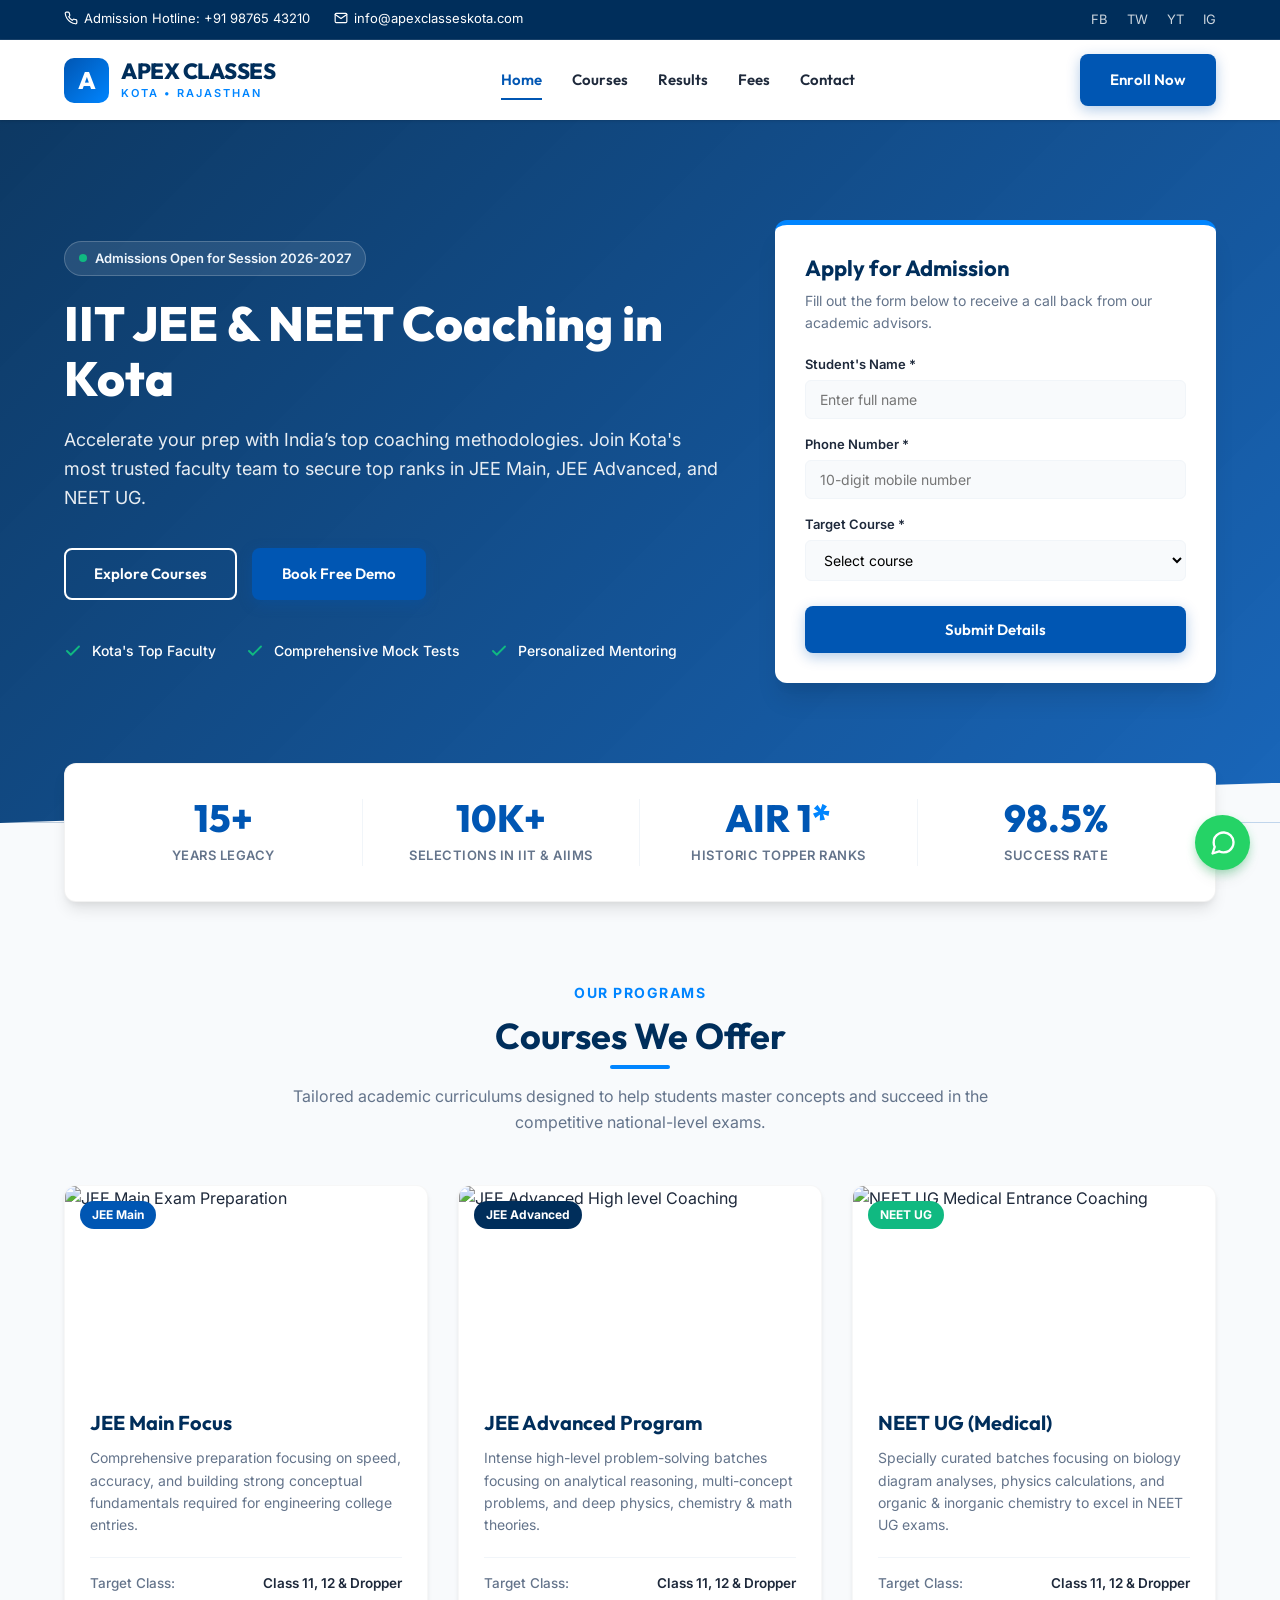
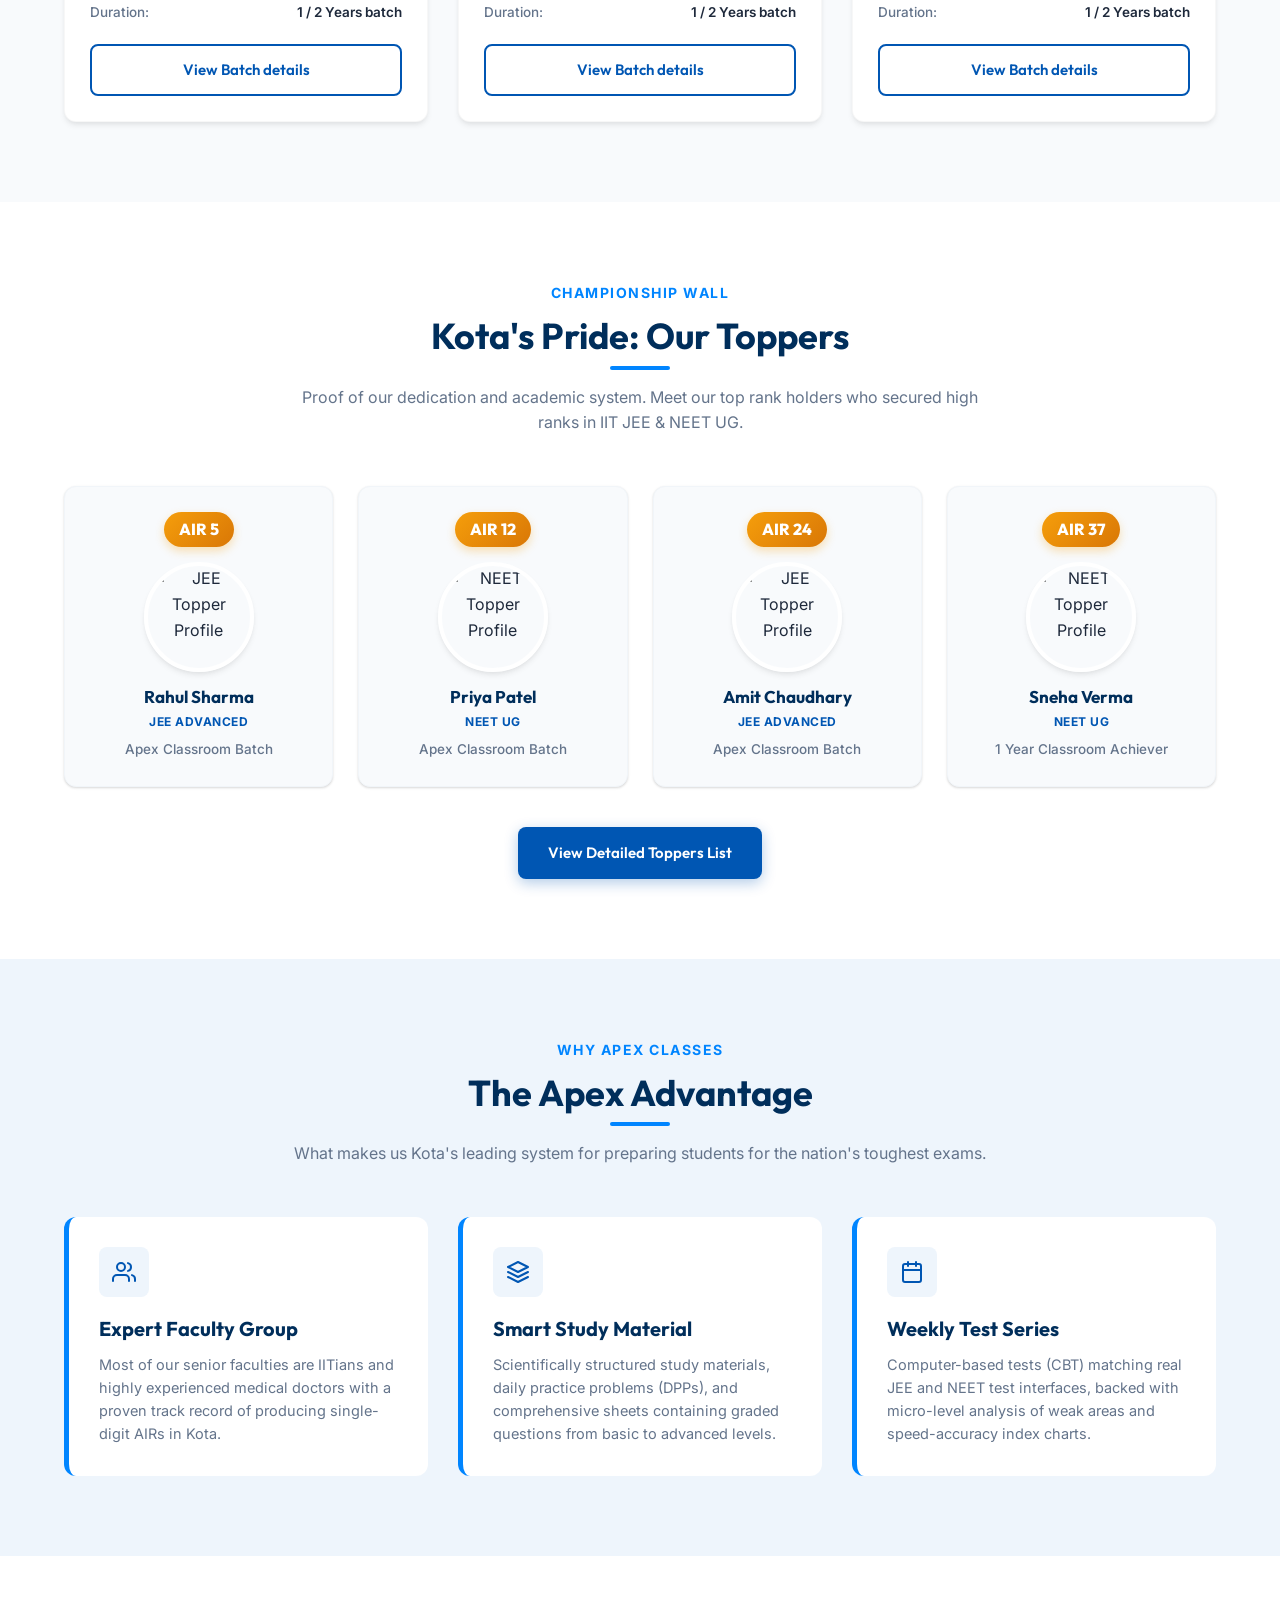
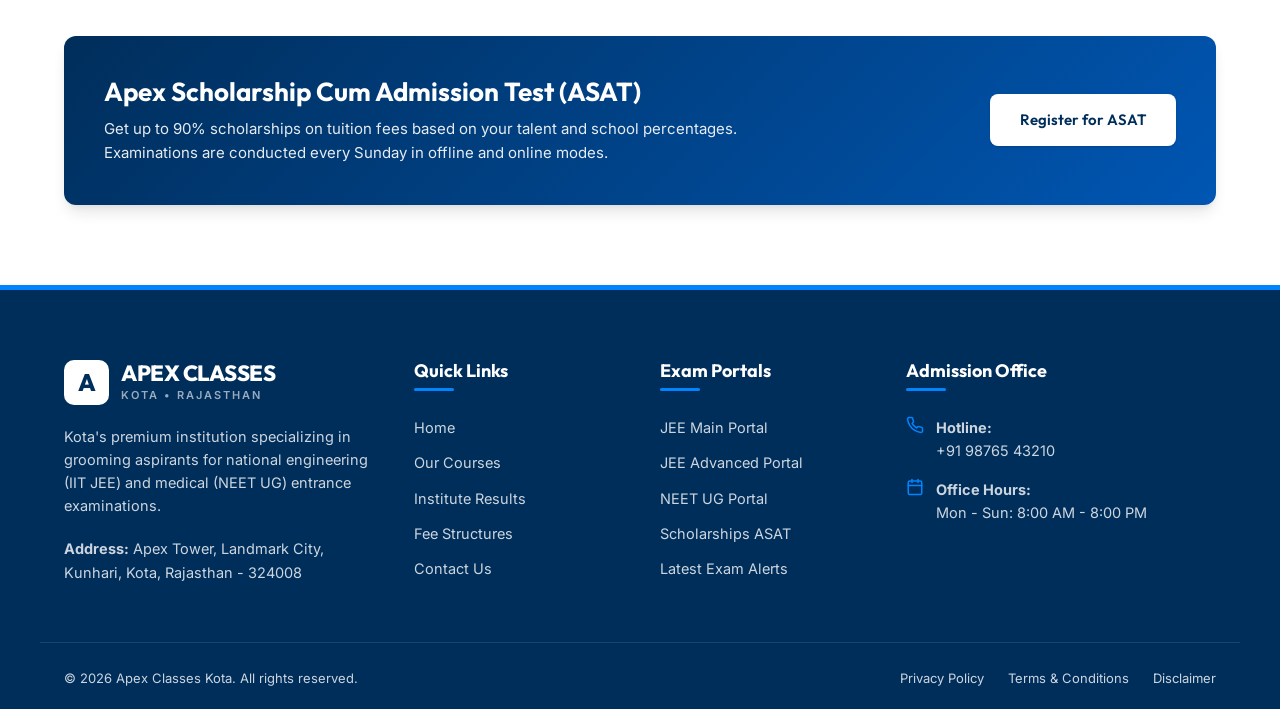
==== index.html @ c16aaa44 "Initial commit: Apex Classes Kota coaching institute website" ====
<!DOCTYPE html>
<html lang="en">
<head>
  <meta charset="UTF-8">
  <meta name="viewport" content="width=device-width, initial-scale=1.0">
  <title>Apex Classes Kota - IIT JEE & NEET Coaching in Kota, Rajasthan</title>
  <meta name="description" content="Join Apex Classes Kota, the premier coaching institute for IIT JEE Main, JEE Advanced, and NEET UG. Build a solid foundation with expert faculties, comprehensive study material, and test series.">
  <link rel="stylesheet" href="css/style.css">
</head>
<body>

  <!-- ==========================================
       TOP BAR
       ========================================== */ -->
  <div class="top-bar">
    <div class="container">
      <div class="top-info">
        <span>
          <svg width="14" height="14" viewBox="0 0 24 24" fill="none" stroke="currentColor" stroke-width="2" stroke-linecap="round" stroke-linejoin="round"><path d="M22 16.92v3a2 2 0 0 1-2.18 2 19.79 19.79 0 0 1-8.63-3.07 19.5 19.5 0 0 1-6-6 19.79 19.79 0 0 1-3.07-8.67A2 2 0 0 1 4.11 2h3a2 2 0 0 1 2 1.72 12.84 12.84 0 0 0 .7 2.81 2 2 0 0 1-.45 2.11L8.09 9.91a16 16 0 0 0 6 6l1.27-1.27a2 2 0 0 1 2.11-.45 12.84 12.84 0 0 0 2.81.7A2 2 0 0 1 22 16.92z"/></svg>
          Admission Hotline: +91 98765 43210
        </span>
        <span>
          <svg width="14" height="14" viewBox="0 0 24 24" fill="none" stroke="currentColor" stroke-width="2" stroke-linecap="round" stroke-linejoin="round"><path d="M4 4h16c1.1 0 2 .9 2 2v12c0 1.1-.9 2-2 2H4c-1.1 0-2-.9-2-2V6c0-1.1.9-2 2-2z"/><polyline points="22,6 12,13 2,6"/></svg>
          info@apexclasseskota.com
        </span>
      </div>
      <div class="top-socials">
        <a href="#" aria-label="Facebook">FB</a>
        <a href="#" aria-label="Twitter">TW</a>
        <a href="#" aria-label="YouTube">YT</a>
        <a href="#" aria-label="Instagram">IG</a>
      </div>
    </div>
  </div>

  <!-- ==========================================
       MAIN HEADER / NAV
       ========================================== */ -->
  <header class="main-header">
    <div class="container header-container">
      <a href="index.html" class="logo-link">
        <div class="logo-icon">A</div>
        <div class="logo-text">
          <h2>APEX CLASSES</h2>
          <span>KOTA • RAJASTHAN</span>
        </div>
      </a>

      <button class="mobile-toggle" aria-label="Toggle Menu">
        <span></span>
        <span></span>
        <span></span>
      </button>

      <nav class="nav-menu">
        <a href="index.html" class="nav-link">Home</a>
        <a href="courses.html" class="nav-link">Courses</a>
        <a href="results.html" class="nav-link">Results</a>
        <a href="fees.html" class="nav-link">Fees</a>
        <a href="contact.html" class="nav-link">Contact</a>
        <!-- Visible in mobile menu only for ease -->
      </nav>

      <div class="header-cta">
        <a href="contact.html" class="btn btn-primary">Enroll Now</a>
      </div>
    </div>
  </header>

  <!-- ==========================================
       HERO SECTION
       ========================================== */ -->
  <section class="hero-section">
    <div class="container hero-grid">
      <div class="hero-content">
        <div class="hero-badge">
          <span></span> Admissions Open for Session 2026-2027
        </div>
        <h1>IIT JEE & NEET Coaching in Kota</h1>
        <p class="hero-desc">
          Accelerate your prep with India’s top coaching methodologies. Join Kota's most trusted faculty team to secure top ranks in JEE Main, JEE Advanced, and NEET UG.
        </p>
        <div class="hero-btns">
          <a href="courses.html" class="btn btn-outline-white">Explore Courses</a>
          <a href="contact.html" class="btn btn-primary">Book Free Demo</a>
        </div>
        <div class="hero-features">
          <div class="hero-feature-item">
            <svg width="18" height="18" viewBox="0 0 24 24" fill="none" stroke="currentColor" stroke-width="2.5" stroke-linecap="round" stroke-linejoin="round"><polyline points="20 6 9 17 4 12"/></svg>
            Kota's Top Faculty
          </div>
          <div class="hero-feature-item">
            <svg width="18" height="18" viewBox="0 0 24 24" fill="none" stroke="currentColor" stroke-width="2.5" stroke-linecap="round" stroke-linejoin="round"><polyline points="20 6 9 17 4 12"/></svg>
            Comprehensive Mock Tests
          </div>
          <div class="hero-feature-item">
            <svg width="18" height="18" viewBox="0 0 24 24" fill="none" stroke="currentColor" stroke-width="2.5" stroke-linecap="round" stroke-linejoin="round"><polyline points="20 6 9 17 4 12"/></svg>
            Personalized Mentoring
          </div>
        </div>
      </div>

      <div class="hero-card-wrapper">
        <div class="hero-inquiry-card">
          <h3>Apply for Admission</h3>
          <p>Fill out the form below to receive a call back from our academic advisors.</p>
          <form id="hero-inquiry-form">
            <div class="form-group">
              <label for="student-name">Student's Name *</label>
              <input type="text" id="student-name" class="form-control" placeholder="Enter full name" required>
            </div>
            <div class="form-group">
              <label for="student-phone">Phone Number *</label>
              <input type="tel" id="student-phone" class="form-control" placeholder="10-digit mobile number" required pattern="[0-9]{10}">
            </div>
            <div class="form-group">
              <label for="target-course">Target Course *</label>
              <select id="target-course" class="form-control" required>
                <option value="" disabled selected>Select course</option>
                <option value="jee-main">JEE Main</option>
                <option value="jee-adv">JEE Advanced</option>
                <option value="neet-ug">NEET UG</option>
                <option value="foundation">Pre-Foundation (Class 8-10)</option>
              </select>
            </div>
            <button type="submit" class="btn btn-primary" style="width: 100%; margin-top: 10px;">Submit Details</button>
          </form>
        </div>
      </div>
    </div>
  </section>

  <!-- ==========================================
       STATS BAR
       ========================================== */ -->
  <div class="stats-bar">
    <div class="container">
      <div class="stats-grid">
        <div class="stat-item">
          <div class="stat-num">15+</div>
          <div class="stat-name">Years Legacy</div>
        </div>
        <div class="stat-item">
          <div class="stat-num">10K+</div>
          <div class="stat-name">Selections in IIT & AIIMS</div>
        </div>
        <div class="stat-item">
          <div class="stat-num">AIR 1<span>*</span></div>
          <div class="stat-name">Historic Topper Ranks</div>
        </div>
        <div class="stat-item">
          <div class="stat-num">98.5%</div>
          <div class="stat-name">Success Rate</div>
        </div>
      </div>
    </div>
  </div>

  <!-- ==========================================
       COURSES OVERVIEW SECTION
       ========================================== */ -->
  <section class="courses-section section-padding">
    <div class="container">
      <div class="section-title-wrapper">
        <span class="section-subtitle">Our Programs</span>
        <h2 class="section-title">Courses We Offer</h2>
        <p class="section-desc">Tailored academic curriculums designed to help students master concepts and succeed in the competitive national-level exams.</p>
      </div>

      <div class="grid-3">
        <!-- Course 1 -->
        <div class="course-card card-hover">
          <div class="course-img-wrapper">
            <span class="course-tag jee-main">JEE Main</span>
            <img src="https://images.unsplash.com/photo-1434030216411-0b793f4b4173?q=80&w=600&auto=format&fit=crop" alt="JEE Main Exam Preparation">
          </div>
          <div class="course-card-content">
            <h3>JEE Main Focus</h3>
            <p>Comprehensive preparation focusing on speed, accuracy, and building strong conceptual fundamentals required for engineering college entries.</p>
            <div class="course-details-list">
              <div class="course-detail-item">
                <span class="course-detail-label">Target Class:</span>
                <span class="course-detail-value">Class 11, 12 & Dropper</span>
              </div>
              <div class="course-detail-item">
                <span class="course-detail-label">Duration:</span>
                <span class="course-detail-value">1 / 2 Years batch</span>
              </div>
            </div>
            <a href="courses.html" class="btn btn-secondary" style="width: 100%;">View Batch details</a>
          </div>
        </div>

        <!-- Course 2 -->
        <div class="course-card card-hover">
          <div class="course-img-wrapper">
            <span class="course-tag jee-adv">JEE Advanced</span>
            <img src="https://images.unsplash.com/photo-1516321318423-f06f85e504b3?q=80&w=600&auto=format&fit=crop" alt="JEE Advanced High level Coaching">
          </div>
          <div class="course-card-content">
            <h3>JEE Advanced Program</h3>
            <p>Intense high-level problem-solving batches focusing on analytical reasoning, multi-concept problems, and deep physics, chemistry & math theories.</p>
            <div class="course-details-list">
              <div class="course-detail-item">
                <span class="course-detail-label">Target Class:</span>
                <span class="course-detail-value">Class 11, 12 & Dropper</span>
              </div>
              <div class="course-detail-item">
                <span class="course-detail-label">Duration:</span>
                <span class="course-detail-value">1 / 2 Years batch</span>
              </div>
            </div>
            <a href="courses.html" class="btn btn-secondary" style="width: 100%;">View Batch details</a>
          </div>
        </div>

        <!-- Course 3 -->
        <div class="course-card card-hover">
          <div class="course-img-wrapper">
            <span class="course-tag neet">NEET UG</span>
            <img src="https://images.unsplash.com/photo-1576091160550-2173dba999ef?q=80&w=600&auto=format&fit=crop" alt="NEET UG Medical Entrance Coaching">
          </div>
          <div class="course-card-content">
            <h3>NEET UG (Medical)</h3>
            <p>Specially curated batches focusing on biology diagram analyses, physics calculations, and organic & inorganic chemistry to excel in NEET UG exams.</p>
            <div class="course-details-list">
              <div class="course-detail-item">
                <span class="course-detail-label">Target Class:</span>
                <span class="course-detail-value">Class 11, 12 & Dropper</span>
              </div>
              <div class="course-detail-item">
                <span class="course-detail-label">Duration:</span>
                <span class="course-detail-value">1 / 2 Years batch</span>
              </div>
            </div>
            <a href="courses.html" class="btn btn-secondary" style="width: 100%;">View Batch details</a>
          </div>
        </div>
      </div>
    </div>
  </section>

  <!-- ==========================================
       HIGHLIGHTED RESULTS SECTION
       ========================================== */ -->
  <section class="results-section section-padding">
    <div class="container">
      <div class="section-title-wrapper">
        <span class="section-subtitle">Championship Wall</span>
        <h2 class="section-title">Kota's Pride: Our Toppers</h2>
        <p class="section-desc">Proof of our dedication and academic system. Meet our top rank holders who secured high ranks in IIT JEE & NEET UG.</p>
      </div>

      <div class="toppers-grid">
        <!-- Topper 1 -->
        <div class="topper-card card-hover">
          <span class="topper-rank-badge">AIR 5</span>
          <img src="https://images.unsplash.com/photo-1539571696357-5a69c17a67c6?q=80&w=150&auto=format&fit=crop" alt="JEE Topper Profile">
          <h3 class="topper-name">Rahul Sharma</h3>
          <p class="topper-stream">JEE Advanced</p>
          <p class="topper-achievement">Apex Classroom Batch</p>
        </div>

        <!-- Topper 2 -->
        <div class="topper-card card-hover">
          <span class="topper-rank-badge">AIR 12</span>
          <img src="https://images.unsplash.com/photo-1494790108377-be9c29b29330?q=80&w=150&auto=format&fit=crop" alt="NEET Topper Profile">
          <h3 class="topper-name">Priya Patel</h3>
          <p class="topper-stream">NEET UG</p>
          <p class="topper-achievement">Apex Classroom Batch</p>
        </div>

        <!-- Topper 3 -->
        <div class="topper-card card-hover">
          <span class="topper-rank-badge">AIR 24</span>
          <img src="https://images.unsplash.com/photo-1507003211169-0a1dd7228f2d?q=80&w=150&auto=format&fit=crop" alt="JEE Topper Profile">
          <h3 class="topper-name">Amit Chaudhary</h3>
          <p class="topper-stream">JEE Advanced</p>
          <p class="topper-achievement">Apex Classroom Batch</p>
        </div>

        <!-- Topper 4 -->
        <div class="topper-card card-hover">
          <span class="topper-rank-badge">AIR 37</span>
          <img src="https://images.unsplash.com/photo-1544005313-94ddf0286df2?q=80&w=150&auto=format&fit=crop" alt="NEET Topper Profile">
          <h3 class="topper-name">Sneha Verma</h3>
          <p class="topper-stream">NEET UG</p>
          <p class="topper-achievement">1 Year Classroom Achiever</p>
        </div>
      </div>

      <div class="text-center" style="margin-top: 40px;">
        <a href="results.html" class="btn btn-primary">View Detailed Toppers List</a>
      </div>
    </div>
  </section>

  <!-- ==========================================
       WHY APEX VALUES
       ========================================== */ -->
  <section class="section-padding" style="background-color: var(--accent-light);">
    <div class="container">
      <div class="section-title-wrapper">
        <span class="section-subtitle">Why Apex Classes</span>
        <h2 class="section-title">The Apex Advantage</h2>
        <p class="section-desc">What makes us Kota's leading system for preparing students for the nation's toughest exams.</p>
      </div>

      <div class="grid-3">
        <div class="card-hover" style="background: var(--bg-white); padding: 30px; border-radius: 12px; border-left: 5px solid var(--accent-blue);">
          <div style="background-color: var(--accent-light); width: 50px; height: 50px; border-radius: 8px; display: flex; align-items: center; justify-content: center; margin-bottom: 20px; color: var(--primary-blue)">
            <svg width="24" height="24" viewBox="0 0 24 24" fill="none" stroke="currentColor" stroke-width="2" stroke-linecap="round" stroke-linejoin="round"><path d="M17 21v-2a4 4 0 0 0-4-4H5a4 4 0 0 0-4 4v2"/><circle cx="9" cy="7" r="4"/><path d="M23 21v-2a4 4 0 0 0-3-3.87"/><path d="M16 3.13a4 4 0 0 1 0 7.75"/></svg>
          </div>
          <h3 style="font-size: 20px; margin-bottom: 12px;">Expert Faculty Group</h3>
          <p style="color: var(--text-muted); font-size: 14.5px;">Most of our senior faculties are IITians and highly experienced medical doctors with a proven track record of producing single-digit AIRs in Kota.</p>
        </div>

        <div class="card-hover" style="background: var(--bg-white); padding: 30px; border-radius: 12px; border-left: 5px solid var(--accent-blue);">
          <div style="background-color: var(--accent-light); width: 50px; height: 50px; border-radius: 8px; display: flex; align-items: center; justify-content: center; margin-bottom: 20px; color: var(--primary-blue)">
            <svg width="24" height="24" viewBox="0 0 24 24" fill="none" stroke="currentColor" stroke-width="2" stroke-linecap="round" stroke-linejoin="round"><path d="M12 2L2 7l10 5 10-5-10-5z"/><path d="M2 17l10 5 10-5"/><path d="M2 12l10 5 10-5"/></svg>
          </div>
          <h3 style="font-size: 20px; margin-bottom: 12px;">Smart Study Material</h3>
          <p style="color: var(--text-muted); font-size: 14.5px;">Scientifically structured study materials, daily practice problems (DPPs), and comprehensive sheets containing graded questions from basic to advanced levels.</p>
        </div>

        <div class="card-hover" style="background: var(--bg-white); padding: 30px; border-radius: 12px; border-left: 5px solid var(--accent-blue);">
          <div style="background-color: var(--accent-light); width: 50px; height: 50px; border-radius: 8px; display: flex; align-items: center; justify-content: center; margin-bottom: 20px; color: var(--primary-blue)">
            <svg width="24" height="24" viewBox="0 0 24 24" fill="none" stroke="currentColor" stroke-width="2" stroke-linecap="round" stroke-linejoin="round"><rect x="3" y="4" width="18" height="18" rx="2" ry="2"/><line x1="16" y1="2" x2="16" y2="6"/><line x1="8" y1="2" x2="8" y2="6"/><line x1="3" y1="10" x2="21" y2="10"/></svg>
          </div>
          <h3 style="font-size: 20px; margin-bottom: 12px;">Weekly Test Series</h3>
          <p style="color: var(--text-muted); font-size: 14.5px;">Computer-based tests (CBT) matching real JEE and NEET test interfaces, backed with micro-level analysis of weak areas and speed-accuracy index charts.</p>
        </div>
      </div>
    </div>
  </section>

  <!-- ==========================================
       SCHOLARSHIP BOARD
       ========================================== */ -->
  <section class="section-padding" style="background-color: var(--bg-white)">
    <div class="container">
      <div class="scholarship-info-card">
        <div>
          <h3>Apex Scholarship Cum Admission Test (ASAT)</h3>
          <p>Get up to 90% scholarships on tuition fees based on your talent and school percentages. Examinations are conducted every Sunday in offline and online modes.</p>
        </div>
        <a href="fees.html#asat" class="btn btn-light" style="flex-shrink: 0;">Register for ASAT</a>
      </div>
    </div>
  </section>

  <!-- ==========================================
       FOOTER
       ========================================== */ -->
  <footer class="footer">
    <div class="container footer-top">
      <div class="footer-col">
        <div class="logo-link footer-logo">
          <div class="logo-icon">A</div>
          <div class="logo-text">
            <h2>APEX CLASSES</h2>
            <span>KOTA • RAJASTHAN</span>
          </div>
        </div>
        <p style="margin-bottom: 20px;">Kota's premium institution specializing in grooming aspirants for national engineering (IIT JEE) and medical (NEET UG) entrance examinations.</p>
        <p><strong>Address:</strong> Apex Tower, Landmark City, Kunhari, Kota, Rajasthan - 324008</p>
      </div>

      <div class="footer-col">
        <h3>Quick Links</h3>
        <ul class="footer-links">
          <li><a href="index.html">Home</a></li>
          <li><a href="courses.html">Our Courses</a></li>
          <li><a href="results.html">Institute Results</a></li>
          <li><a href="fees.html">Fee Structures</a></li>
          <li><a href="contact.html">Contact Us</a></li>
        </ul>
      </div>

      <div class="footer-col">
        <h3>Exam Portals</h3>
        <ul class="footer-links">
          <li><a href="#">JEE Main Portal</a></li>
          <li><a href="#">JEE Advanced Portal</a></li>
          <li><a href="#">NEET UG Portal</a></li>
          <li><a href="#">Scholarships ASAT</a></li>
          <li><a href="#">Latest Exam Alerts</a></li>
        </ul>
      </div>

      <div class="footer-col">
        <h3>Admission Office</h3>
        <div class="footer-contact-item">
          <svg width="18" height="18" viewBox="0 0 24 24" fill="none" stroke="currentColor" stroke-width="2" stroke-linecap="round" stroke-linejoin="round"><path d="M22 16.92v3a2 2 0 0 1-2.18 2 19.79 19.79 0 0 1-8.63-3.07 19.5 19.5 0 0 1-6-6 19.79 19.79 0 0 1-3.07-8.67A2 2 0 0 1 4.11 2h3a2 2 0 0 1 2 1.72 12.84 12.84 0 0 0 .7 2.81 2 2 0 0 1-.45 2.11L8.09 9.91a16 16 0 0 0 6 6l1.27-1.27a2 2 0 0 1 2.11-.45 12.84 12.84 0 0 0 2.81.7A2 2 0 0 1 22 16.92z"/></svg>
          <div>
            <p><strong>Hotline:</strong></p>
            <p>+91 98765 43210</p>
          </div>
        </div>
        <div class="footer-contact-item">
          <svg width="18" height="18" viewBox="0 0 24 24" fill="none" stroke="currentColor" stroke-width="2" stroke-linecap="round" stroke-linejoin="round"><rect x="3" y="4" width="18" height="18" rx="2" ry="2"/><line x1="16" y1="2" x2="16" y2="6"/><line x1="8" y1="2" x2="8" y2="6"/><line x1="3" y1="10" x2="21" y2="10"/></svg>
          <div>
            <p><strong>Office Hours:</strong></p>
            <p>Mon - Sun: 8:00 AM - 8:00 PM</p>
          </div>
        </div>
      </div>
    </div>

    <div class="container footer-bottom">
      <p>&copy; 2026 Apex Classes Kota. All rights reserved.</p>
      <div class="footer-bottom-links">
        <a href="#">Privacy Policy</a>
        <a href="#">Terms & Conditions</a>
        <a href="#">Disclaimer</a>
      </div>
    </div>
  </footer>

  <!-- ==========================================
       WHATSAPP FLOATING BUTTON
       ========================================== */ -->
  <div class="whatsapp-widget">
    <span class="whatsapp-tooltip">Chat with our counselors</span>
    <div class="whatsapp-icon">
      <!-- Simple Inline WhatsApp SVG Logo -->
      <svg width="28" height="28" viewBox="0 0 24 24" fill="none" stroke="currentColor" stroke-width="2" stroke-linecap="round" stroke-linejoin="round">
        <path d="M21 11.5a8.38 8.38 0 0 1-.9 3.8 8.5 8.5 0 0 1-7.6 4.7 8.38 8.38 0 0 1-3.8-.9L3 21l1.9-5.7a8.38 8.38 0 0 1-.9-3.8 8.5 8.5 0 0 1 4.7-7.6 8.38 8.38 0 0 1 3.8-.9h.5a8.48 8.48 0 0 1 8 8v.5z"/>
      </svg>
    </div>
  </div>

  <script src="js/main.js"></script>
</body>
</html>
---- css/style.css ----
@import url('https://fonts.googleapis.com/css2?family=Inter:wght@300;400;500;600;700&family=Outfit:wght@400;500;600;700;800&display=swap');

/* ==========================================
   CSS RESET & VARIABLES
   ========================================== */
:root {
  --primary-navy: #002e5b;     /* Deep Allen-like trust blue */
  --primary-blue: #0056b3;     /* Standard Brand Blue */
  --accent-blue: #0085ff;      /* Electric blue for hover/highlights */
  --accent-light: #eef5fc;     /* Soft blue background */
  --text-dark: #1e293b;        /* Main dark text */
  --text-muted: #64748b;       /* Muted gray text */
  --bg-white: #ffffff;
  --bg-light: #f8fafc;         /* Light page background */
  --bg-gray: #f1f5f9;
  --success: #10b981;          /* For NEET / Success stats */
  --danger: #ef4444;           /* Highlights / High-alerts */
  --warning: #f59e0b;          /* Star ranks / Gold badges */
  --whatsapp: #25d366;         /* WhatsApp Green */
  
  --font-heading: 'Outfit', sans-serif;
  --font-body: 'Inter', sans-serif;
  
  --shadow-sm: 0 1px 3px rgba(0,0,0,0.1), 0 1px 2px rgba(0,0,0,0.06);
  --shadow-md: 0 4px 6px -1px rgba(0,0,0,0.08), 0 2px 4px -1px rgba(0,0,0,0.04);
  --shadow-lg: 0 10px 15px -3px rgba(0,0,0,0.1), 0 4px 6px -2px rgba(0,0,0,0.05);
  --shadow-xl: 0 20px 25px -5px rgba(0,0,0,0.1), 0 10px 10px -5px rgba(0,0,0,0.04);
  
  --transition-fast: 0.2s ease;
  --transition-normal: 0.3s ease;
  
  --max-width: 1200px;
}

* {
  margin: 0;
  padding: 0;
  box-sizing: border-box;
}

html {
  scroll-behavior: smooth;
}

body {
  font-family: var(--font-body);
  color: var(--text-dark);
  background-color: var(--bg-light);
  line-height: 1.6;
  -webkit-font-smoothing: antialiased;
}

h1, h2, h3, h4, h5, h6 {
  font-family: var(--font-heading);
  font-weight: 700;
  color: var(--primary-navy);
  line-height: 1.2;
}

a {
  text-decoration: none;
  color: inherit;
  transition: var(--transition-fast);
}

ul {
  list-style: none;
}

img {
  max-width: 100%;
  height: auto;
  display: block;
}

/* ==========================================
   UTILITY CLASSES
   ========================================== */
.container {
  width: 100%;
  max-width: var(--max-width);
  margin: 0 auto;
  padding: 0 24px;
}

.section-padding {
  padding: 80px 0;
}

.text-center {
  text-align: center;
}

.section-title-wrapper {
  text-align: center;
  max-width: 700px;
  margin: 0 auto 50px auto;
}

.section-subtitle {
  color: var(--accent-blue);
  font-size: 14px;
  font-weight: 700;
  text-transform: uppercase;
  letter-spacing: 1.5px;
  margin-bottom: 10px;
  display: block;
}

.section-title {
  font-size: 36px;
  margin-bottom: 15px;
  position: relative;
  display: inline-block;
  padding-bottom: 12px;
}

.section-title::after {
  content: '';
  position: absolute;
  bottom: 0;
  left: 50%;
  transform: translateX(-50%);
  width: 60px;
  height: 4px;
  background-color: var(--accent-blue);
  border-radius: 2px;
}

.section-desc {
  color: var(--text-muted);
  font-size: 16px;
}

/* Grid helper */
.grid-2 { display: grid; grid-template-columns: repeat(2, 1fr); gap: 30px; }
.grid-3 { display: grid; grid-template-columns: repeat(3, 1fr); gap: 30px; }
.grid-4 { display: grid; grid-template-columns: repeat(4, 1fr); gap: 20px; }

/* Buttons */
.btn {
  display: inline-flex;
  align-items: center;
  justify-content: center;
  font-family: var(--font-heading);
  font-weight: 600;
  padding: 12px 28px;
  border-radius: 8px;
  transition: all var(--transition-normal);
  cursor: pointer;
  border: 2px solid transparent;
  font-size: 15px;
}

.btn-primary {
  background-color: var(--primary-blue);
  color: var(--bg-white);
  box-shadow: 0 4px 14px rgba(0, 86, 179, 0.3);
}

.btn-primary:hover {
  background-color: var(--primary-navy);
  box-shadow: 0 6px 20px rgba(0, 46, 91, 0.4);
  transform: translateY(-2px);
}

.btn-secondary {
  background-color: var(--bg-white);
  color: var(--primary-blue);
  border-color: var(--primary-blue);
}

.btn-secondary:hover {
  background-color: var(--accent-light);
  transform: translateY(-2px);
}

.btn-light {
  background-color: var(--bg-white);
  color: var(--primary-navy);
  box-shadow: var(--shadow-sm);
}

.btn-light:hover {
  background-color: var(--accent-light);
  transform: translateY(-2px);
}

.btn-outline-white {
  background-color: transparent;
  color: var(--bg-white);
  border-color: var(--bg-white);
}

.btn-outline-white:hover {
  background-color: var(--bg-white);
  color: var(--primary-navy);
  transform: translateY(-2px);
}

.badge {
  display: inline-block;
  padding: 4px 10px;
  border-radius: 20px;
  font-size: 12px;
  font-weight: 600;
  text-transform: uppercase;
}

.badge-success { background: rgba(16, 185, 129, 0.1); color: var(--success); }
.badge-blue { background: rgba(0, 86, 179, 0.1); color: var(--primary-blue); }
.badge-warning { background: rgba(245, 158, 11, 0.1); color: var(--warning); }

/* Card effect */
.card-hover {
  transition: all var(--transition-normal);
}
.card-hover:hover {
  transform: translateY(-8px);
  box-shadow: var(--shadow-xl);
}

/* ==========================================
   TOP BAR & HEADER
   ========================================== */
.top-bar {
  background-color: var(--primary-navy);
  color: var(--bg-white);
  font-size: 13px;
  padding: 8px 0;
  border-bottom: 1px solid rgba(255, 255, 255, 0.1);
}

.top-bar .container {
  display: flex;
  justify-content: space-between;
  align-items: center;
}

.top-info span {
  margin-right: 20px;
  display: inline-flex;
  align-items: center;
  gap: 6px;
}

.top-socials a {
  margin-left: 15px;
  opacity: 0.8;
}

.top-socials a:hover {
  opacity: 1;
  color: var(--accent-blue);
}

/* Navbar */
.main-header {
  background-color: var(--bg-white);
  box-shadow: var(--shadow-sm);
  position: sticky;
  top: 0;
  z-index: 1000;
  transition: var(--transition-normal);
}

.main-header.scrolled {
  padding: 5px 0;
  box-shadow: var(--shadow-md);
}

.header-container {
  display: flex;
  justify-content: space-between;
  align-items: center;
  height: 80px;
}

.logo-link {
  display: flex;
  align-items: center;
  gap: 12px;
}

.logo-icon {
  background: linear-gradient(135deg, var(--primary-blue), var(--accent-blue));
  color: var(--bg-white);
  width: 45px;
  height: 45px;
  border-radius: 10px;
  display: flex;
  align-items: center;
  justify-content: center;
  font-size: 24px;
  font-weight: 800;
  font-family: var(--font-heading);
}

.logo-text h2 {
  font-size: 22px;
  font-weight: 800;
  color: var(--primary-navy);
  letter-spacing: -0.5px;
}

.logo-text span {
  font-size: 11px;
  text-transform: uppercase;
  color: var(--accent-blue);
  letter-spacing: 2px;
  display: block;
  font-weight: 600;
}

/* Nav Menu */
.nav-menu {
  display: flex;
  align-items: center;
  gap: 30px;
}

.nav-link {
  font-family: var(--font-heading);
  font-weight: 600;
  color: var(--text-dark);
  font-size: 15px;
  position: relative;
  padding: 8px 0;
}

.nav-link:hover, .nav-link.active {
  color: var(--primary-blue);
}

.nav-link::after {
  content: '';
  position: absolute;
  bottom: 0;
  left: 0;
  width: 0;
  height: 2px;
  background-color: var(--primary-blue);
  transition: var(--transition-fast);
}

.nav-link:hover::after, .nav-link.active::after {
  width: 100%;
}

.header-cta {
  display: flex;
  align-items: center;
}

/* Hamburger */
.mobile-toggle {
  display: none;
  background: none;
  border: none;
  cursor: pointer;
  width: 30px;
  height: 24px;
  position: relative;
  z-index: 1100;
}

.mobile-toggle span {
  display: block;
  width: 100%;
  height: 3px;
  background-color: var(--primary-navy);
  border-radius: 3px;
  position: absolute;
  transition: all var(--transition-normal);
}

.mobile-toggle span:nth-child(1) { top: 0; }
.mobile-toggle span:nth-child(2) { top: 10px; }
.mobile-toggle span:nth-child(3) { top: 20px; }

.mobile-toggle.active span:nth-child(1) {
  transform: rotate(45deg);
  top: 10px;
}
.mobile-toggle.active span:nth-child(2) {
  opacity: 0;
}
.mobile-toggle.active span:nth-child(3) {
  transform: rotate(-45deg);
  top: 10px;
}

/* ==========================================
   HERO SECTION
   ========================================== */
.hero-section {
  background: linear-gradient(135deg, rgba(0, 46, 91, 0.95), rgba(0, 86, 179, 0.9)), url('https://images.unsplash.com/photo-1523050854058-8df90110c9f1?q=80&w=1200&auto=format&fit=crop') no-repeat center center/cover;
  background-blend-mode: multiply;
  color: var(--bg-white);
  padding: 100px 0 140px 0;
  position: relative;
  overflow: hidden;
}

.hero-section::before {
  content: '';
  position: absolute;
  bottom: 0;
  left: 0;
  width: 100%;
  height: 40px;
  background-color: var(--bg-light);
  clip-path: polygon(0 100%, 100% 100%, 100% 0);
}

.hero-grid {
  display: grid;
  grid-template-columns: 1.2fr 0.8fr;
  align-items: center;
  gap: 50px;
}

.hero-content {
  position: relative;
  z-index: 10;
}

.hero-badge {
  display: inline-flex;
  align-items: center;
  background: rgba(255, 255, 255, 0.1);
  border: 1px solid rgba(255, 255, 255, 0.2);
  padding: 6px 14px;
  border-radius: 30px;
  font-size: 13px;
  font-weight: 600;
  color: var(--accent-light);
  margin-bottom: 20px;
  gap: 8px;
}

.hero-badge span {
  width: 8px;
  height: 8px;
  background-color: var(--success);
  border-radius: 50%;
  display: inline-block;
  animation: pulse 1.5s infinite;
}

.hero-content h1 {
  font-size: 48px;
  color: var(--bg-white);
  margin-bottom: 20px;
  font-weight: 800;
  line-height: 1.15;
}

.hero-content h1 span {
  color: var(--accent-blue);
  background: linear-gradient(to right, #00c6ff, #0072ff);
  -webkit-background-clip: text;
  -webkit-text-fill-color: transparent;
}

.hero-desc {
  font-size: 18px;
  margin-bottom: 35px;
  color: rgba(255, 255, 255, 0.9);
}

.hero-btns {
  display: flex;
  gap: 15px;
  margin-bottom: 40px;
}

.hero-features {
  display: flex;
  gap: 30px;
}

.hero-feature-item {
  display: flex;
  align-items: center;
  gap: 10px;
  font-size: 14px;
  font-weight: 500;
}

.hero-feature-item svg {
  color: var(--success);
}

/* Hero Cards / Form */
.hero-card-wrapper {
  position: relative;
  z-index: 10;
}

.hero-inquiry-card {
  background-color: var(--bg-white);
  border-radius: 12px;
  padding: 30px;
  box-shadow: var(--shadow-xl);
  color: var(--text-dark);
  border-top: 5px solid var(--accent-blue);
}

.hero-inquiry-card h3 {
  font-size: 22px;
  margin-bottom: 8px;
}

.hero-inquiry-card p {
  color: var(--text-muted);
  font-size: 14px;
  margin-bottom: 20px;
}

.form-group {
  margin-bottom: 15px;
}

.form-group label {
  display: block;
  font-size: 13px;
  font-weight: 600;
  margin-bottom: 5px;
  color: var(--text-dark);
}

.form-control {
  width: 100%;
  padding: 10px 14px;
  border: 1px solid var(--bg-gray);
  border-radius: 6px;
  font-family: var(--font-body);
  font-size: 14px;
  background-color: var(--bg-light);
  transition: all var(--transition-fast);
}

.form-control:focus {
  outline: none;
  border-color: var(--accent-blue);
  background-color: var(--bg-white);
  box-shadow: 0 0 0 3px rgba(0, 133, 255, 0.15);
}

/* ==========================================
   STATS BAR
   ========================================== */
.stats-bar {
  margin-top: -60px;
  position: relative;
  z-index: 100;
}

.stats-grid {
  background-color: var(--bg-white);
  border-radius: 12px;
  box-shadow: var(--shadow-lg);
  padding: 35px 20px;
  display: grid;
  grid-template-columns: repeat(4, 1fr);
  text-align: center;
  border: 1px solid rgba(0, 0, 0, 0.05);
}

.stat-item {
  border-right: 1px solid var(--bg-gray);
  padding: 0 10px;
}

.stat-item:last-child {
  border-right: none;
}

.stat-num {
  font-size: 38px;
  font-weight: 800;
  color: var(--primary-blue);
  line-height: 1;
  margin-bottom: 8px;
  font-family: var(--font-heading);
}

.stat-num span {
  color: var(--accent-blue);
}

.stat-name {
  color: var(--text-muted);
  font-size: 13px;
  font-weight: 600;
  text-transform: uppercase;
  letter-spacing: 0.5px;
}

/* ==========================================
   COURSES SECTION
   ========================================== */
.courses-section {
  background-color: var(--bg-light);
}

.course-card {
  background-color: var(--bg-white);
  border-radius: 12px;
  box-shadow: var(--shadow-md);
  overflow: hidden;
  border: 1px solid rgba(0, 0, 0, 0.03);
  display: flex;
  flex-direction: column;
}

.course-img-wrapper {
  position: relative;
  height: 200px;
  overflow: hidden;
}

.course-img-wrapper img {
  width: 100%;
  height: 100%;
  object-fit: cover;
  transition: transform var(--transition-normal);
}

.course-card:hover .course-img-wrapper img {
  transform: scale(1.05);
}

.course-tag {
  position: absolute;
  top: 15px;
  left: 15px;
  z-index: 10;
  color: var(--bg-white);
  padding: 4px 12px;
  border-radius: 30px;
  font-size: 12px;
  font-weight: 700;
}

.course-tag.jee-main { background-color: var(--primary-blue); }
.course-tag.jee-adv { background-color: var(--primary-navy); }
.course-tag.neet { background-color: var(--success); }

.course-card-content {
  padding: 25px;
  flex-grow: 1;
  display: flex;
  flex-direction: column;
}

.course-card-content h3 {
  font-size: 20px;
  margin-bottom: 12px;
}

.course-card-content p {
  color: var(--text-muted);
  font-size: 14px;
  margin-bottom: 20px;
  flex-grow: 1;
}

.course-details-list {
  border-top: 1px solid var(--bg-gray);
  padding-top: 15px;
  margin-bottom: 20px;
}

.course-detail-item {
  display: flex;
  justify-content: space-between;
  font-size: 13.5px;
  margin-bottom: 8px;
}

.course-detail-item:last-child {
  margin-bottom: 0;
}

.course-detail-label {
  color: var(--text-muted);
  font-weight: 500;
}

.course-detail-value {
  color: var(--text-dark);
  font-weight: 600;
}

/* ==========================================
   RESULTS SECTION
   ========================================== */
.results-section {
  background-color: var(--bg-white);
  position: relative;
}

.toppers-grid {
  display: grid;
  grid-template-columns: repeat(4, 1fr);
  gap: 25px;
  margin-top: 40px;
}

.topper-card {
  background-color: var(--bg-light);
  border-radius: 12px;
  overflow: hidden;
  text-align: center;
  box-shadow: var(--shadow-sm);
  border: 1px solid var(--bg-gray);
  padding: 25px 15px;
  position: relative;
}

.topper-rank-badge {
  background: linear-gradient(135deg, var(--warning), #d97706);
  color: var(--bg-white);
  font-family: var(--font-heading);
  font-weight: 800;
  font-size: 16px;
  padding: 5px 15px;
  border-radius: 20px;
  display: inline-block;
  margin-bottom: 15px;
  box-shadow: 0 4px 10px rgba(245, 158, 11, 0.3);
}

.topper-card img {
  width: 110px;
  height: 110px;
  border-radius: 50%;
  object-fit: cover;
  margin: 0 auto 15px auto;
  border: 4px solid var(--bg-white);
  box-shadow: var(--shadow-md);
}

.topper-name {
  font-size: 17px;
  font-weight: 700;
  color: var(--primary-navy);
  margin-bottom: 4px;
}

.topper-stream {
  font-size: 12px;
  font-weight: 700;
  text-transform: uppercase;
  color: var(--primary-blue);
  margin-bottom: 8px;
  letter-spacing: 0.5px;
}

.topper-achievement {
  font-size: 13.5px;
  color: var(--text-muted);
  font-weight: 500;
}

/* ==========================================
   FEES & SCHOLARSHIP SECTION
   ========================================== */
.fees-section {
  background-color: var(--bg-light);
}

.table-responsive {
  overflow-x: auto;
  background-color: var(--bg-white);
  border-radius: 12px;
  box-shadow: var(--shadow-md);
  border: 1px solid var(--bg-gray);
  margin-bottom: 30px;
}

.fees-table {
  width: 100%;
  border-collapse: collapse;
  text-align: left;
  min-width: 700px;
}

.fees-table th {
  background-color: var(--primary-navy);
  color: var(--bg-white);
  padding: 18px 24px;
  font-family: var(--font-heading);
  font-weight: 600;
  font-size: 14px;
  text-transform: uppercase;
  letter-spacing: 0.5px;
}

.fees-table td {
  padding: 16px 24px;
  border-bottom: 1px solid var(--bg-gray);
  font-size: 14.5px;
  color: var(--text-dark);
}

.fees-table tr:last-child td {
  border-bottom: none;
}

.fees-table tr:nth-child(even) {
  background-color: var(--bg-light);
}

.fees-table .course-name-td {
  font-weight: 700;
  color: var(--primary-navy);
}

.fee-highlight {
  font-weight: 700;
  color: var(--primary-blue);
}

.scholarship-info-card {
  background: linear-gradient(135deg, var(--primary-navy) 0%, var(--primary-blue) 100%);
  color: var(--bg-white);
  border-radius: 12px;
  padding: 40px;
  box-shadow: var(--shadow-lg);
  display: flex;
  justify-content: space-between;
  align-items: center;
  gap: 30px;
}

.scholarship-info-card h3 {
  color: var(--bg-white);
  font-size: 26px;
  margin-bottom: 10px;
}

.scholarship-info-card p {
  color: rgba(255, 255, 255, 0.9);
  max-width: 650px;
  font-size: 15px;
}

/* ==========================================
   CONTACT & MAP SECTION
   ========================================== */
.contact-section {
  background-color: var(--bg-white);
}

.contact-layout {
  display: grid;
  grid-template-columns: 1fr 1.2fr;
  gap: 50px;
}

.contact-info-panel h3 {
  font-size: 24px;
  margin-bottom: 15px;
}

.contact-info-panel p {
  color: var(--text-muted);
  margin-bottom: 30px;
}

.contact-details {
  margin-bottom: 40px;
}

.contact-item {
  display: flex;
  align-items: flex-start;
  gap: 15px;
  margin-bottom: 25px;
}

.contact-icon {
  background-color: var(--accent-light);
  color: var(--primary-blue);
  width: 45px;
  height: 45px;
  border-radius: 8px;
  display: flex;
  align-items: center;
  justify-content: center;
  flex-shrink: 0;
}

.contact-text h4 {
  font-size: 15px;
  font-weight: 700;
  margin-bottom: 3px;
  color: var(--primary-navy);
}

.contact-text p, .contact-text a {
  font-size: 14.5px;
  color: var(--text-muted);
}

.contact-text a:hover {
  color: var(--primary-blue);
}

/* Google Maps Placeholder */
.map-placeholder {
  border-radius: 12px;
  overflow: hidden;
  height: 250px;
  position: relative;
  box-shadow: var(--shadow-md);
  border: 1px solid var(--bg-gray);
  background-color: #e5e9f0;
}

.map-placeholder img {
  width: 100%;
  height: 100%;
  object-fit: cover;
  opacity: 0.8;
}

.map-overlay {
  position: absolute;
  top: 0;
  left: 0;
  width: 100%;
  height: 100%;
  background: rgba(0, 46, 91, 0.4);
  display: flex;
  flex-direction: column;
  align-items: center;
  justify-content: center;
  color: var(--bg-white);
  padding: 20px;
  text-align: center;
  backdrop-filter: blur(2px);
}

.map-overlay h4 {
  color: var(--bg-white);
  font-size: 18px;
  margin-bottom: 10px;
}

.map-overlay p {
  font-size: 13px;
  margin-bottom: 15px;
}

/* Contact Form UI */
.contact-form-panel {
  background-color: var(--bg-light);
  border-radius: 12px;
  padding: 40px;
  box-shadow: var(--shadow-md);
  border: 1px solid var(--bg-gray);
}

.contact-form-panel h3 {
  font-size: 24px;
  margin-bottom: 25px;
}

.textarea-control {
  min-height: 120px;
  resize: vertical;
}

/* ==========================================
   FOOTER
   ========================================== */
.footer {
  background-color: var(--primary-navy);
  color: rgba(255, 255, 255, 0.8);
  padding: 70px 0 20px 0;
  font-size: 14.5px;
  border-top: 5px solid var(--accent-blue);
}

.footer-top {
  display: grid;
  grid-template-columns: 1.2fr 0.8fr 0.8fr 1.2fr;
  gap: 40px;
  margin-bottom: 50px;
}

.footer-logo {
  margin-bottom: 20px;
}

.footer-logo .logo-icon {
  background: var(--bg-white);
  color: var(--primary-navy);
  font-weight: 800;
}

.footer-logo .logo-text h2 {
  color: var(--bg-white);
}

.footer-logo .logo-text span {
  color: rgba(255, 255, 255, 0.6);
}

.footer-col h3 {
  color: var(--bg-white);
  font-size: 18px;
  margin-bottom: 25px;
  position: relative;
  padding-bottom: 10px;
}

.footer-col h3::after {
  content: '';
  position: absolute;
  bottom: 0;
  left: 0;
  width: 40px;
  height: 3px;
  background-color: var(--accent-blue);
  border-radius: 2px;
}

.footer-links li {
  margin-bottom: 12px;
}

.footer-links a {
  display: inline-flex;
  align-items: center;
  gap: 8px;
}

.footer-links a:hover {
  color: var(--bg-white);
  transform: translateX(5px);
}

.footer-contact-item {
  display: flex;
  gap: 12px;
  margin-bottom: 15px;
}

.footer-contact-item svg {
  color: var(--accent-blue);
  flex-shrink: 0;
}

.footer-bottom {
  border-top: 1px solid rgba(255, 255, 255, 0.1);
  padding-top: 25px;
  display: flex;
  justify-content: space-between;
  align-items: center;
  font-size: 13px;
}

.footer-bottom-links a {
  margin-left: 20px;
}

.footer-bottom-links a:hover {
  color: var(--bg-white);
}

/* ==========================================
   WHATSAPP FLOATING WIDGET
   ========================================== */
.whatsapp-widget {
  position: fixed;
  bottom: 30px;
  right: 30px;
  z-index: 999;
  display: flex;
  align-items: center;
  gap: 12px;
  cursor: pointer;
}

.whatsapp-icon {
  background-color: var(--whatsapp);
  color: var(--bg-white);
  width: 55px;
  height: 55px;
  border-radius: 50%;
  display: flex;
  align-items: center;
  justify-content: center;
  font-size: 28px;
  box-shadow: 0 4px 10px rgba(37, 211, 102, 0.3), var(--shadow-lg);
  animation: pulse-widget 2s infinite;
  z-index: 10;
}

.whatsapp-tooltip {
  background-color: var(--bg-white);
  color: var(--text-dark);
  padding: 8px 16px;
  border-radius: 30px;
  font-size: 13.5px;
  font-weight: 600;
  box-shadow: var(--shadow-lg);
  border: 1px solid var(--bg-gray);
  white-space: nowrap;
  opacity: 0;
  transform: translateX(20px);
  pointer-events: none;
  transition: all var(--transition-normal);
}

.whatsapp-widget:hover .whatsapp-tooltip {
  opacity: 1;
  transform: translateX(0);
}

/* ==========================================
   ANIMATIONS
   ========================================== */
@keyframes pulse {
  0% { transform: scale(0.95); box-shadow: 0 0 0 0 rgba(16, 185, 129, 0.5); }
  70% { transform: scale(1); box-shadow: 0 0 0 6px rgba(16, 185, 129, 0); }
  100% { transform: scale(0.95); box-shadow: 0 0 0 0 rgba(16, 185, 129, 0); }
}

@keyframes pulse-widget {
  0% { box-shadow: 0 0 0 0 rgba(37, 211, 102, 0.5); }
  70% { box-shadow: 0 0 0 12px rgba(37, 211, 102, 0); }
  100% { box-shadow: 0 0 0 0 rgba(37, 211, 102, 0); }
}

/* ==========================================
   RESPONSIVENESS (MEDIA QUERIES)
   ========================================== */
@media (max-width: 1024px) {
  .hero-grid {
    grid-template-columns: 1fr;
    gap: 40px;
  }
  .hero-section {
    padding: 60px 0 100px 0;
  }
  .hero-content h1 {
    font-size: 40px;
  }
  .stats-grid {
    grid-template-columns: repeat(2, 1fr);
    gap: 30px;
    padding: 30px;
  }
  .stat-item {
    border-right: none;
  }
  .stat-item:nth-child(odd) {
    border-right: 1px solid var(--bg-gray);
  }
  .grid-3 {
    grid-template-columns: repeat(2, 1fr);
  }
  .toppers-grid {
    grid-template-columns: repeat(2, 1fr);
  }
  .footer-top {
    grid-template-columns: repeat(2, 1fr);
  }
}

@media (max-width: 768px) {
  .top-bar {
    display: none;
  }
  .section-title {
    font-size: 30px;
  }
  
  /* Mobile Nav */
  .mobile-toggle {
    display: block;
  }
  .nav-menu {
    position: fixed;
    top: 80px;
    left: -100%;
    width: 100%;
    height: calc(100vh - 80px);
    background-color: var(--bg-white);
    flex-direction: column;
    align-items: flex-start;
    padding: 40px 24px;
    gap: 20px;
    transition: all var(--transition-normal);
    box-shadow: var(--shadow-lg);
    z-index: 999;
  }
  .nav-menu.active {
    left: 0;
  }
  .nav-link {
    font-size: 18px;
    width: 100%;
  }
  .header-cta {
    display: none; /* Can show it inside menu if needed */
  }
  
  .grid-2, .grid-3, .grid-4, .toppers-grid, .footer-top {
    grid-template-columns: 1fr;
  }
  
  .stats-grid {
    grid-template-columns: 1fr;
    gap: 25px;
  }
  .stat-item:nth-child(odd) {
    border-right: none;
  }
  .stat-item {
    border-bottom: 1px solid var(--bg-gray);
    padding-bottom: 20px;
  }
  .stat-item:last-child {
    border-bottom: none;
    padding-bottom: 0;
  }
  
  .scholarship-info-card {
    flex-direction: column;
    text-align: center;
    padding: 30px 20px;
  }
  .scholarship-info-card h3 {
    font-size: 22px;
  }
  
  .contact-layout {
    grid-template-columns: 1fr;
    gap: 40px;
  }
  
  .footer-bottom {
    flex-direction: column;
    gap: 15px;
    text-align: center;
  }
  .footer-bottom-links a {
    margin: 0 10px;
  }
  .whatsapp-widget {
    bottom: 20px;
    right: 20px;
  }
}
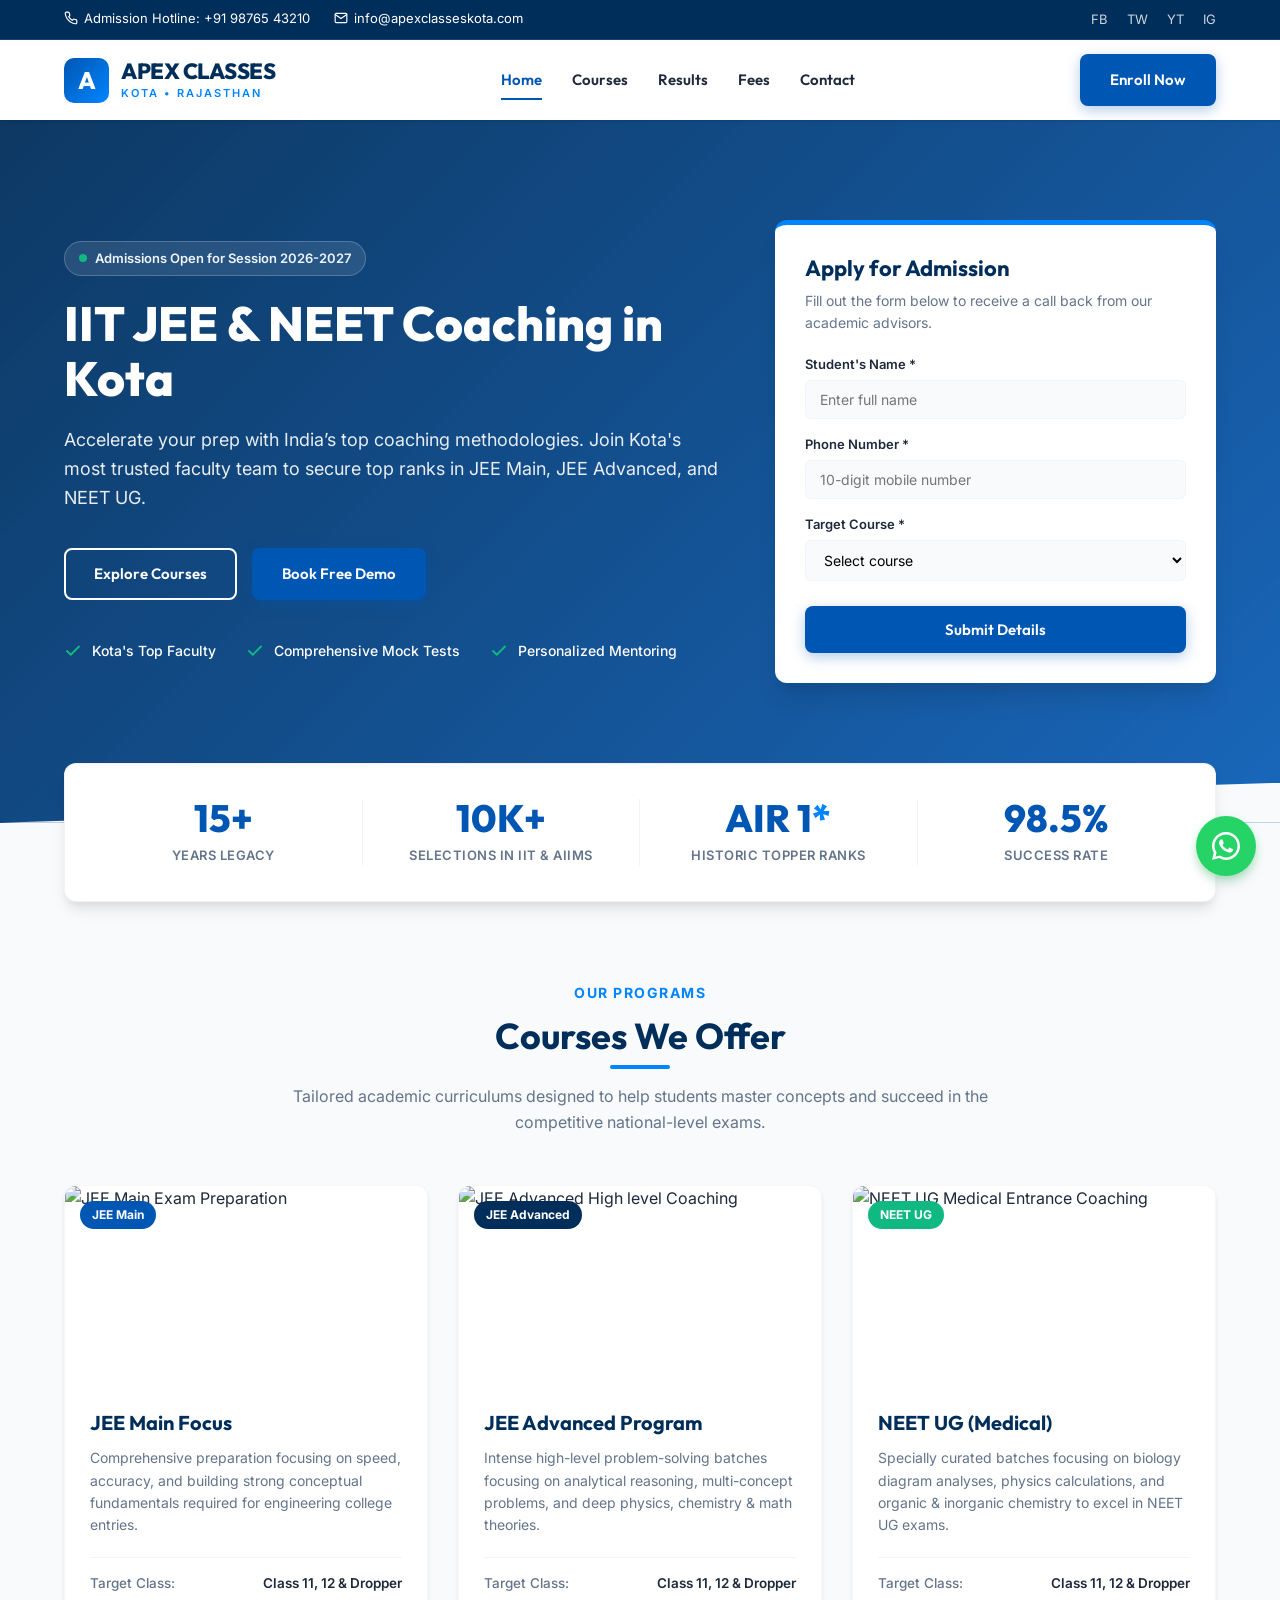
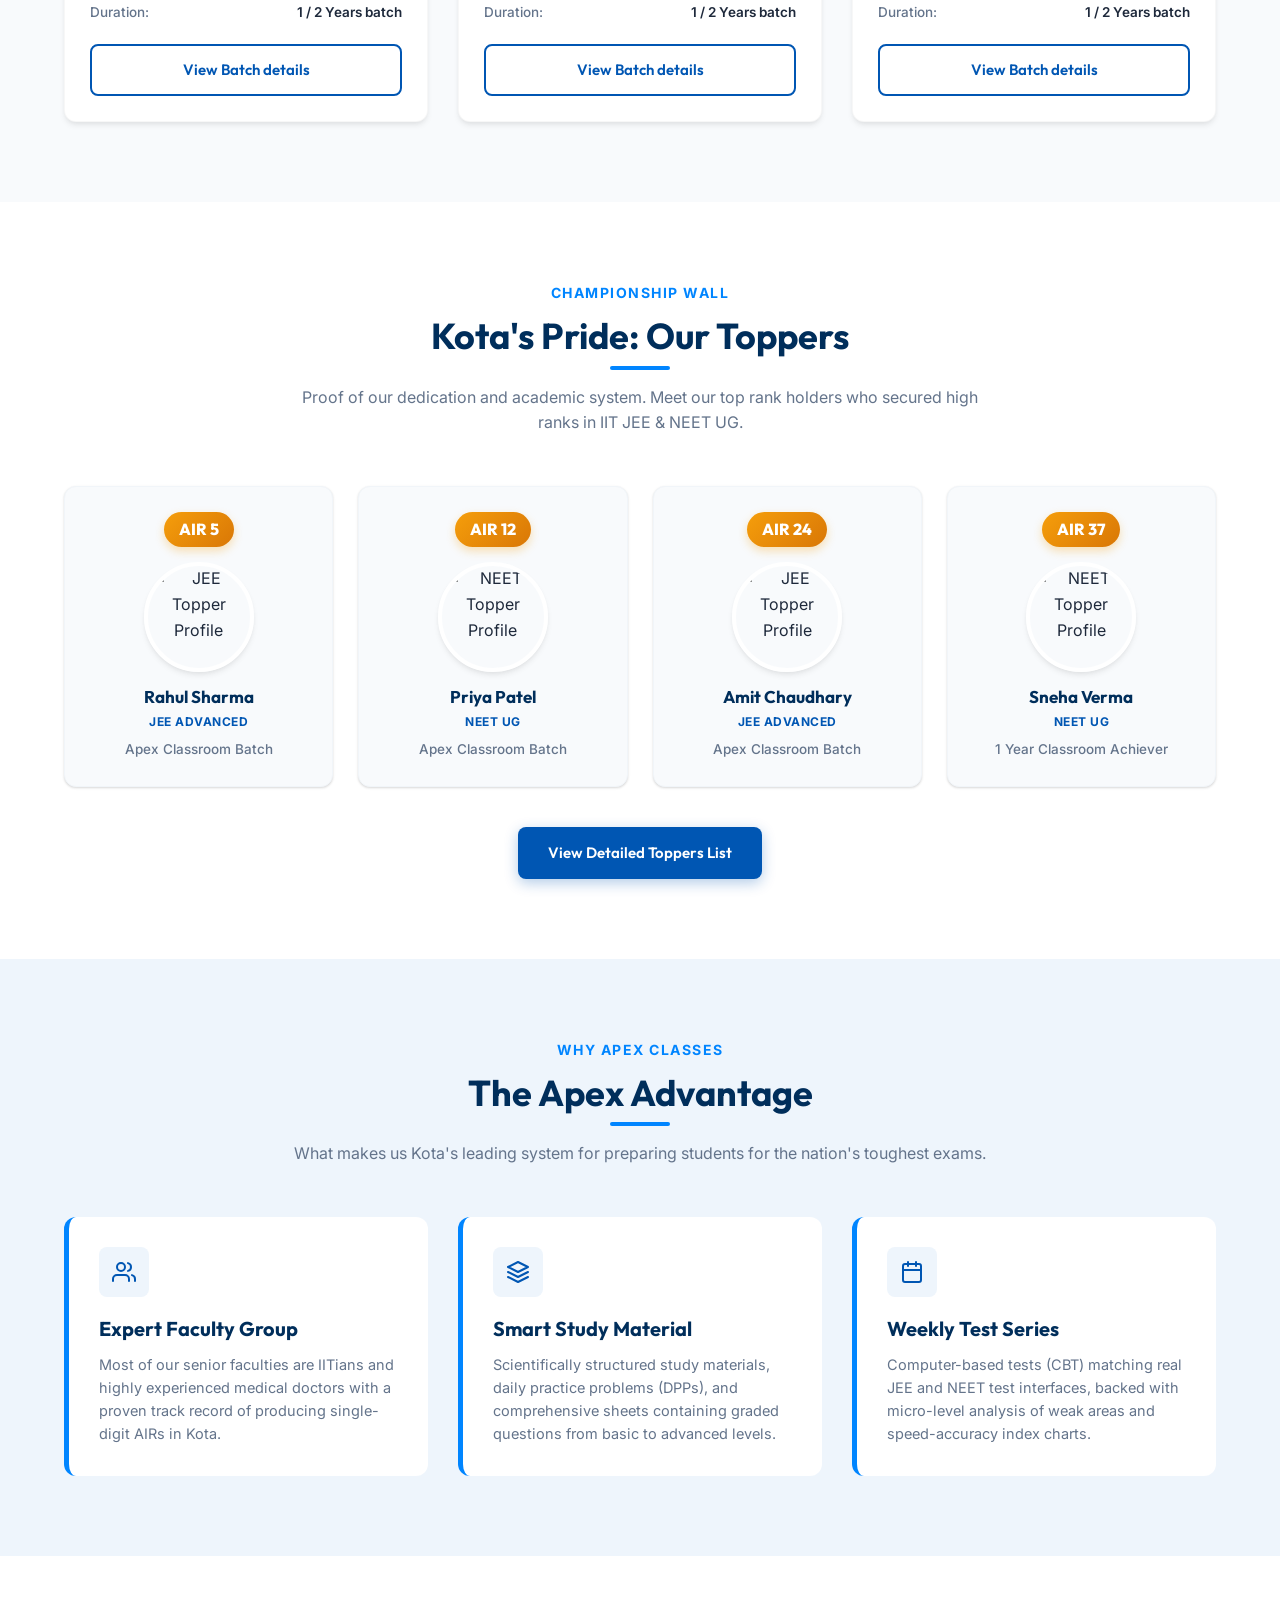
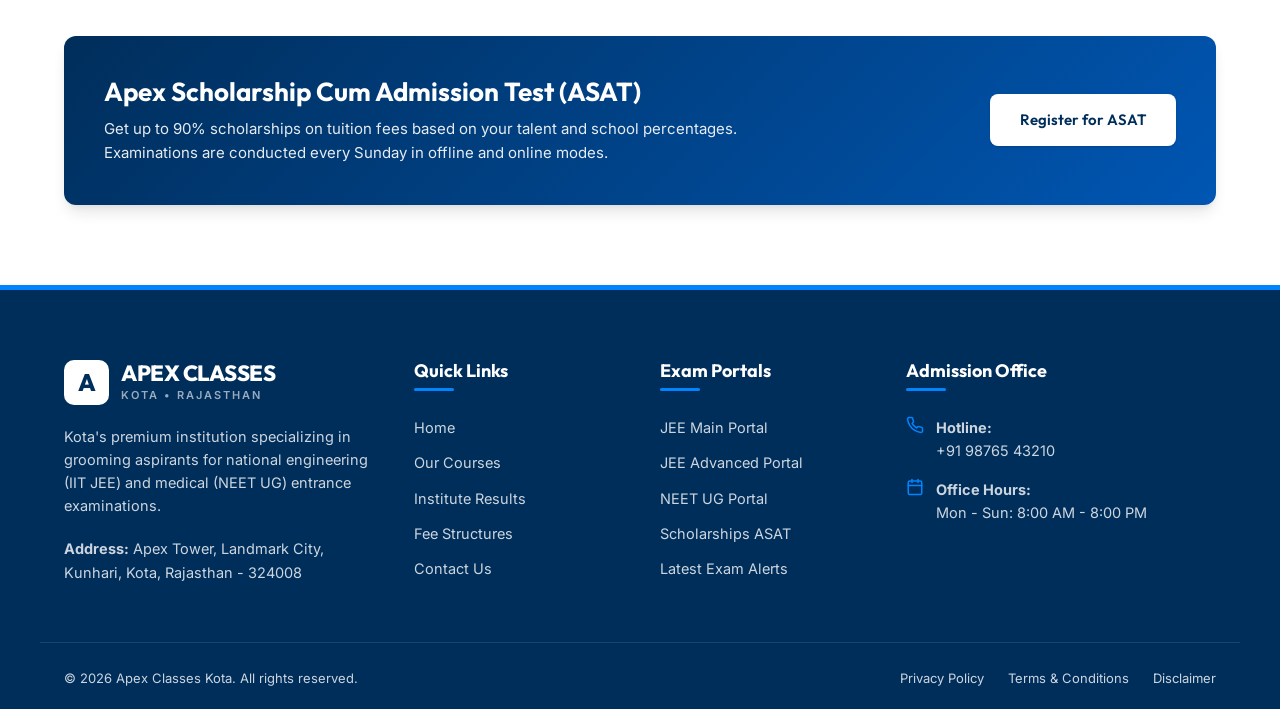
==== commit 56c8aaff: "Update WhatsApp floating button styling and logo to official WhatsApp branding" ====
--- a/index.html
+++ b/index.html
@@ -423,9 +423,9 @@
   <div class="whatsapp-widget">
     <span class="whatsapp-tooltip">Chat with our counselors</span>
     <div class="whatsapp-icon">
-      <!-- Simple Inline WhatsApp SVG Logo -->
-      <svg width="28" height="28" viewBox="0 0 24 24" fill="none" stroke="currentColor" stroke-width="2" stroke-linecap="round" stroke-linejoin="round">
-        <path d="M21 11.5a8.38 8.38 0 0 1-.9 3.8 8.5 8.5 0 0 1-7.6 4.7 8.38 8.38 0 0 1-3.8-.9L3 21l1.9-5.7a8.38 8.38 0 0 1-.9-3.8 8.5 8.5 0 0 1 4.7-7.6 8.38 8.38 0 0 1 3.8-.9h.5a8.48 8.48 0 0 1 8 8v.5z"/>
+      <svg viewBox="0 0 24 24" xmlns="http://www.w3.org/2000/svg" fill="white" width="28" height="28">
+        <path d="M17.472 14.382c-.297-.149-1.758-.867-2.03-.967-.273-.099-.471-.148-.67.15-.197.297-.767.966-.94 1.164-.173.199-.347.223-.644.075-.297-.15-1.255-.463-2.39-1.475-.883-.788-1.48-1.761-1.653-2.059-.173-.297-.018-.458.13-.606.134-.133.298-.347.446-.52.149-.174.198-.298.298-.497.099-.198.05-.371-.025-.52-.075-.149-.669-1.612-.916-2.207-.242-.579-.487-.5-.669-.51-.173-.008-.371-.01-.57-.01-.198 0-.52.074-.792.372-.272.297-1.04 1.016-1.04 2.479 0 1.462 1.065 2.875 1.213 3.074.149.198 2.096 3.2 5.077 4.487.709.306 1.262.489 1.694.625.712.227 1.36.195 1.871.118.571-.085 1.758-.719 2.006-1.413.248-.694.248-1.289.173-1.413-.074-.124-.272-.198-.57-.347z"/>
+        <path d="M12 0C5.373 0 0 5.373 0 12c0 2.126.556 4.121 1.523 5.855L.057 23.882l6.233-1.637A11.945 11.945 0 0012 24c6.627 0 12-5.373 12-12S18.627 0 12 0zm0 21.818a9.818 9.818 0 01-5.006-1.371l-.36-.214-3.7.971.988-3.607-.234-.373A9.818 9.818 0 012.182 12C2.182 6.57 6.57 2.182 12 2.182S21.818 6.57 21.818 12 17.43 21.818 12 21.818z"/>
       </svg>
     </div>
   </div>
--- a/css/style.css
+++ b/css/style.css
@@ -1078,8 +1078,8 @@
    ========================================== */
 .whatsapp-widget {
   position: fixed;
-  bottom: 30px;
-  right: 30px;
+  bottom: 24px;
+  right: 24px;
   z-index: 999;
   display: flex;
   align-items: center;
@@ -1088,10 +1088,10 @@
 }
 
 .whatsapp-icon {
-  background-color: var(--whatsapp);
-  color: var(--bg-white);
-  width: 55px;
-  height: 55px;
+  background-color: #25D366;
+  color: var(--bg-white);
+  width: 60px;
+  height: 60px;
   border-radius: 50%;
   display: flex;
   align-items: center;
@@ -1255,7 +1255,7 @@
     margin: 0 10px;
   }
   .whatsapp-widget {
-    bottom: 20px;
-    right: 20px;
-  }
-}
+    bottom: 24px;
+    right: 24px;
+  }
+}
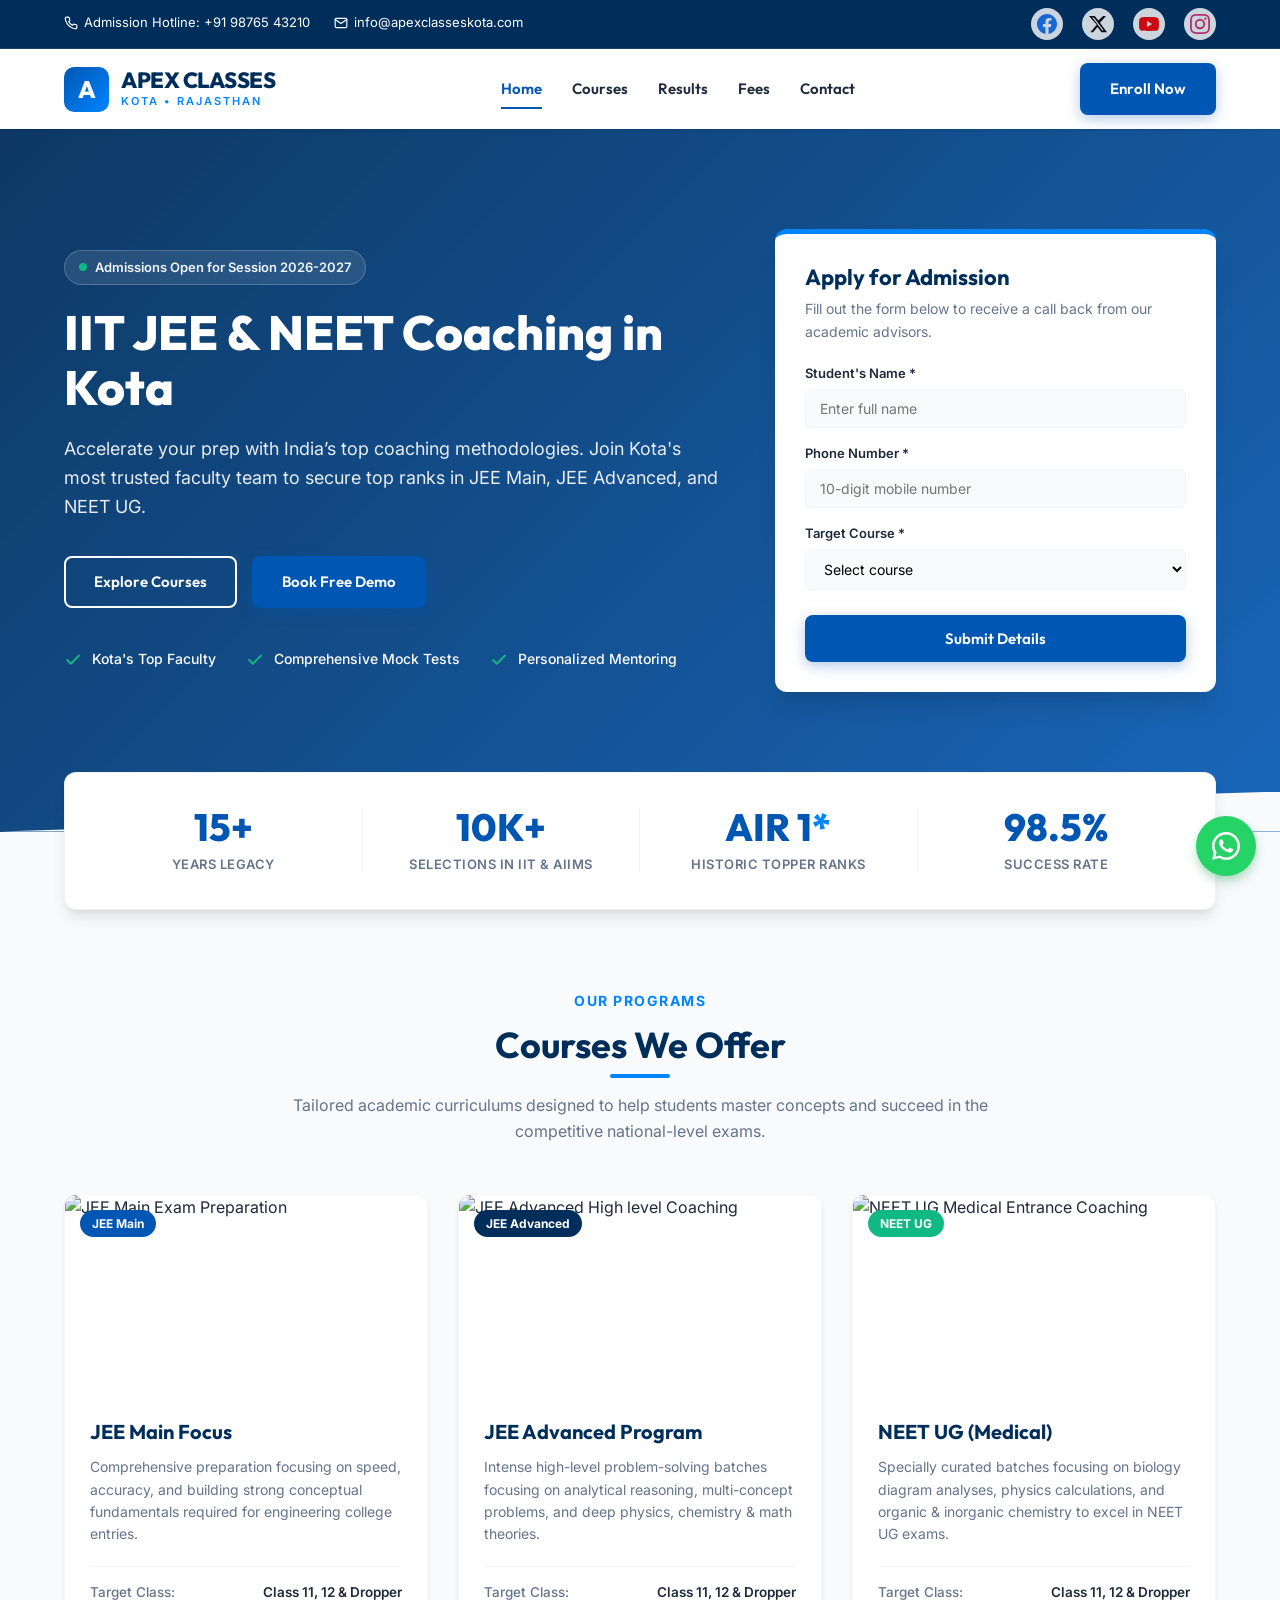
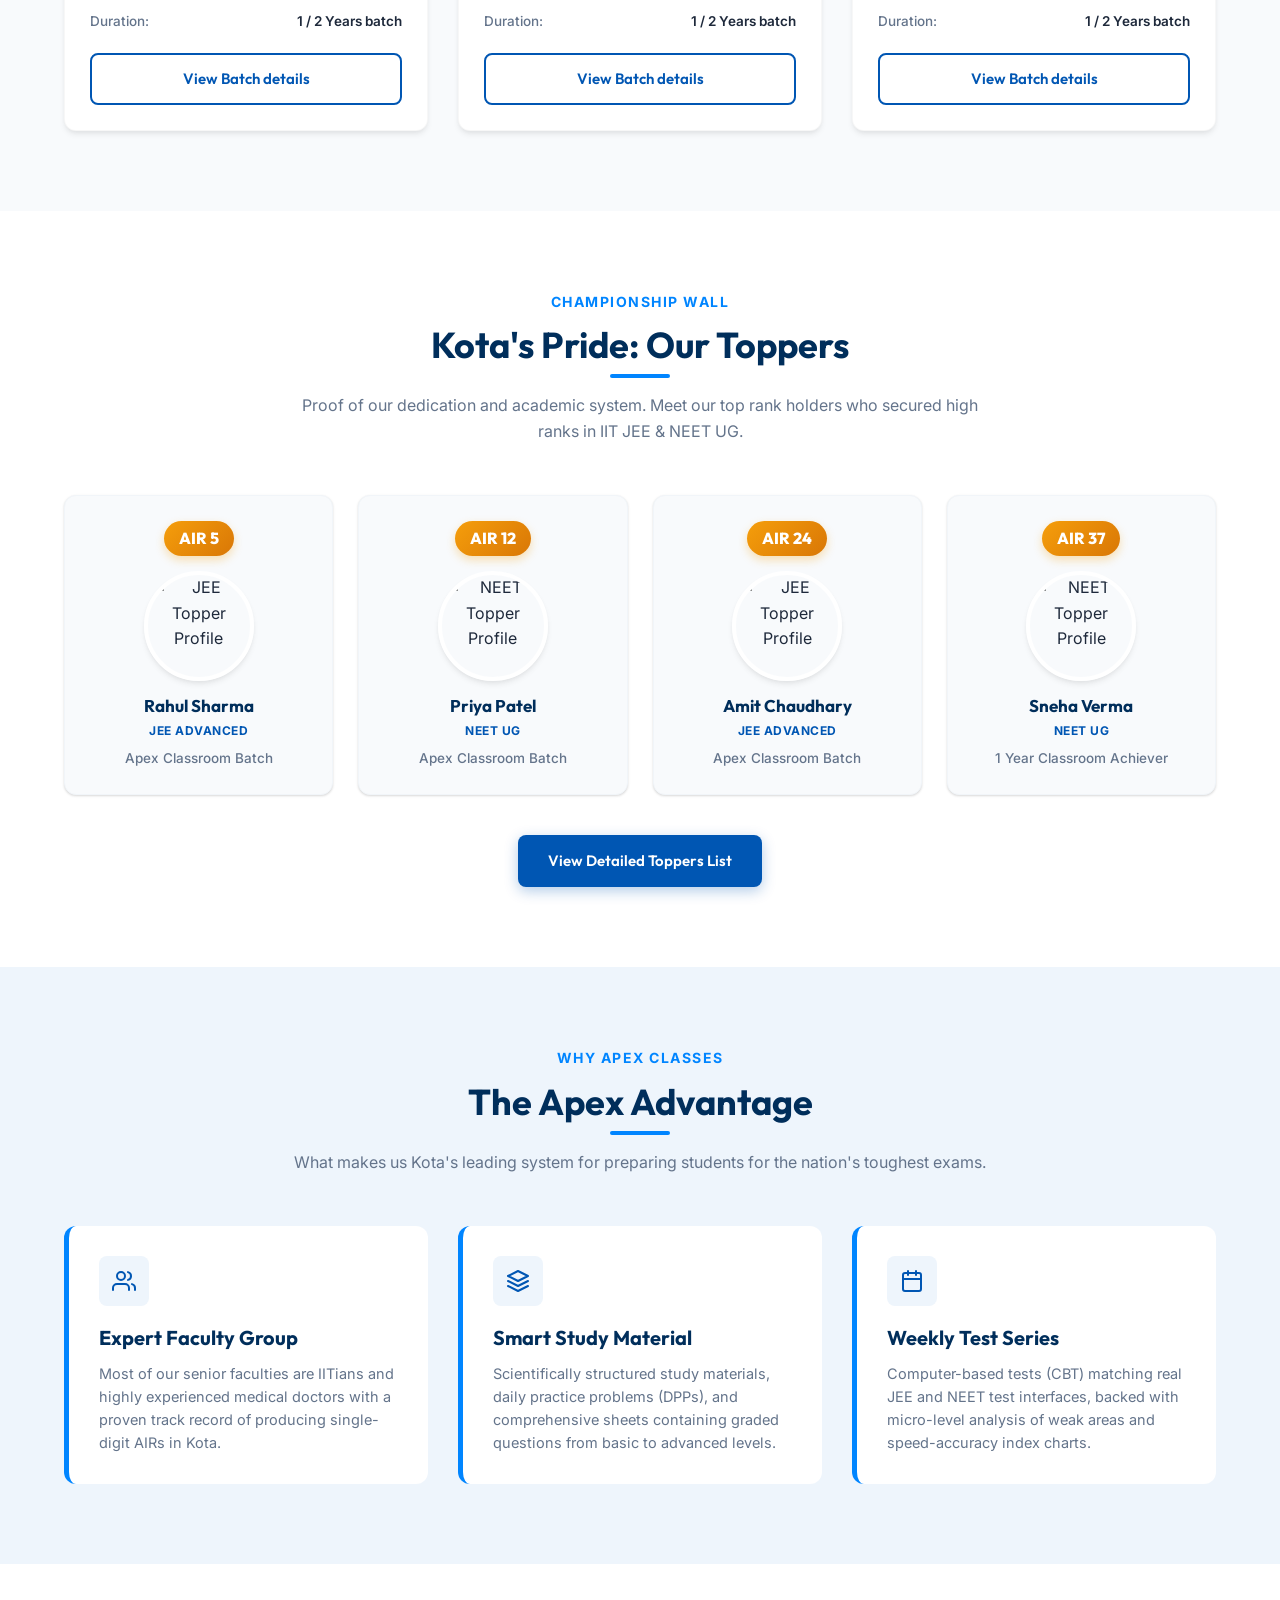
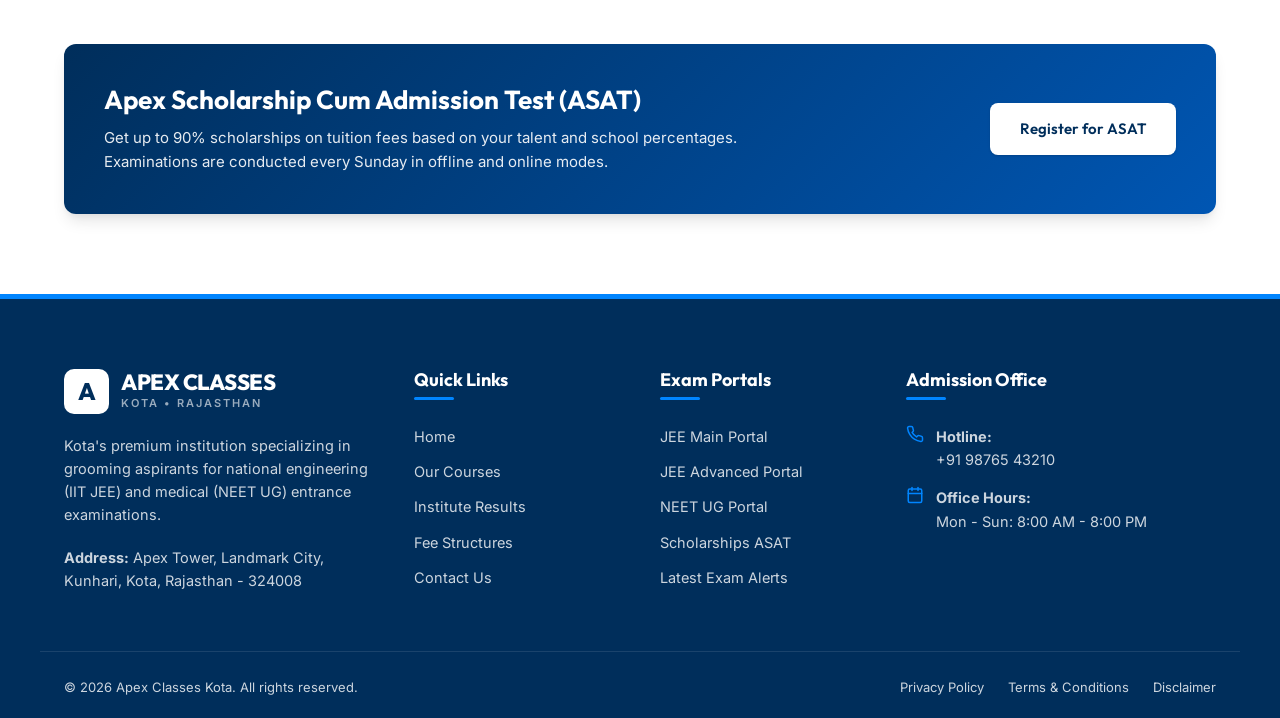
==== commit 999b3c91: "Replace top bar social text with official SVG icons and add social-icon hover animation styles" ====
--- a/index.html
+++ b/index.html
@@ -25,10 +25,26 @@
         </span>
       </div>
       <div class="top-socials">
-        <a href="#" aria-label="Facebook">FB</a>
-        <a href="#" aria-label="Twitter">TW</a>
-        <a href="#" aria-label="YouTube">YT</a>
-        <a href="#" aria-label="Instagram">IG</a>
+        <a href="#" class="social-icon">
+          <svg viewBox="0 0 24 24" width="20" height="20" fill="#1877F2">
+            <path d="M24 12.073c0-6.627-5.373-12-12-12s-12 5.373-12 12c0 5.99 4.388 10.954 10.125 11.854v-8.385H7.078v-3.47h3.047V9.43c0-3.007 1.792-4.669 4.533-4.669 1.312 0 2.686.235 2.686.235v2.953H15.83c-1.491 0-1.956.925-1.956 1.874v2.25h3.328l-.532 3.47h-2.796v8.385C19.612 23.027 24 18.062 24 12.073z"/>
+          </svg>
+        </a>
+        <a href="#" class="social-icon">
+          <svg viewBox="0 0 24 24" width="20" height="20" fill="#000000">
+            <path d="M18.244 2.25h3.308l-7.227 8.26 8.502 11.24H16.17l-4.714-6.231-5.401 6.231H2.744l7.737-8.835L1.254 2.25H8.08l4.253 5.622zm-1.161 17.52h1.833L7.084 4.126H5.117z"/>
+          </svg>
+        </a>
+        <a href="#" class="social-icon">
+          <svg viewBox="0 0 24 24" width="20" height="20" fill="#FF0000">
+            <path d="M23.498 6.186a3.016 3.016 0 00-2.122-2.136C19.505 3.545 12 3.545 12 3.545s-7.505 0-9.377.505A3.017 3.017 0 00.502 6.186C0 8.07 0 12 0 12s0 3.93.502 5.814a3.016 3.016 0 002.122 2.136c1.871.505 9.376.505 9.376.505s7.505 0 9.377-.505a3.015 3.015 0 002.122-2.136C24 15.93 24 12 24 12s0-3.93-.502-5.814z M9.545 15.568V8.432L15.818 12l-6.273 3.568z"/>
+          </svg>
+        </a>
+        <a href="#" class="social-icon">
+          <svg viewBox="0 0 24 24" width="20" height="20" fill="#E1306C">
+            <path d="M12 2.163c3.204 0 3.584.012 4.85.07 3.252.148 4.771 1.691 4.919 4.919.058 1.265.069 1.645.069 4.849 0 3.205-.012 3.584-.069 4.849-.149 3.225-1.664 4.771-4.919 4.919-1.266.058-1.644.07-4.85.07-3.204 0-3.584-.012-4.849-.07-3.26-.149-4.771-1.699-4.919-4.92-.058-1.265-.07-1.644-.07-4.849 0-3.204.013-3.583.07-4.849.149-3.227 1.664-4.771 4.919-4.919 1.266-.057 1.645-.069 4.849-.069zM12 0C8.741 0 8.333.014 7.053.072 2.695.272.273 2.69.073 7.052.014 8.333 0 8.741 0 12c0 3.259.014 3.668.072 4.948.2 4.358 2.618 6.78 6.98 6.98C8.333 23.986 8.741 24 12 24c3.259 0 3.668-.014 4.948-.072 4.354-.2 6.782-2.618 6.979-6.98.059-1.28.073-1.689.073-4.948 0-3.259-.014-3.667-.072-4.947-.196-4.354-2.617-6.78-6.979-6.98C15.668.014 15.259 0 12 0zm0 5.838a6.162 6.162 0 100 12.324 6.162 6.162 0 000-12.324zM12 16a4 4 0 110-8 4 4 0 010 8zm6.406-11.845a1.44 1.44 0 100 2.881 1.44 1.44 0 000-2.881z"/>
+          </svg>
+        </a>
       </div>
     </div>
   </div>
--- a/css/style.css
+++ b/css/style.css
@@ -254,6 +254,21 @@
   color: var(--accent-blue);
 }
 
+.social-icon {
+  display: inline-flex;
+  align-items: center;
+  justify-content: center;
+  width: 32px;
+  height: 32px;
+  border-radius: 50%;
+  background: white;
+  margin-left: 6px;
+  transition: transform 0.2s;
+}
+.social-icon:hover {
+  transform: scale(1.15);
+}
+
 /* Navbar */
 .main-header {
   background-color: var(--bg-white);
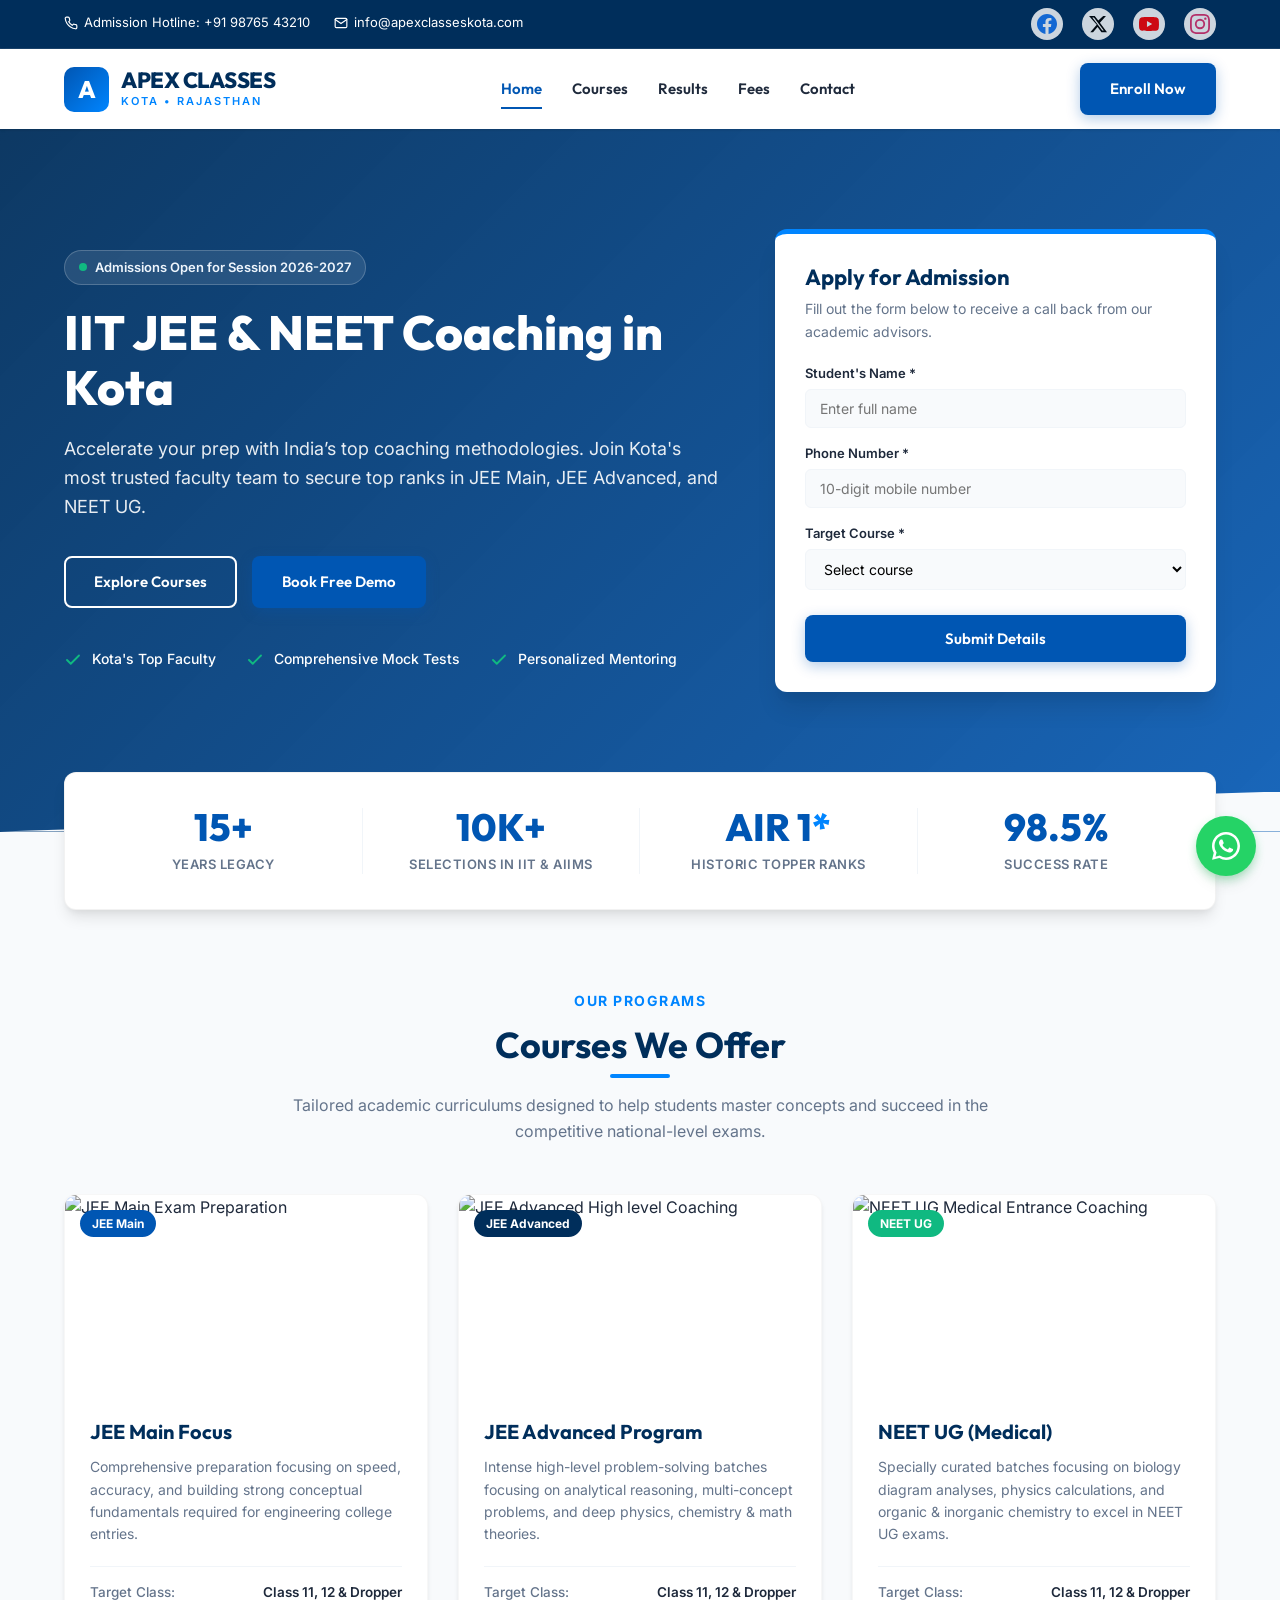
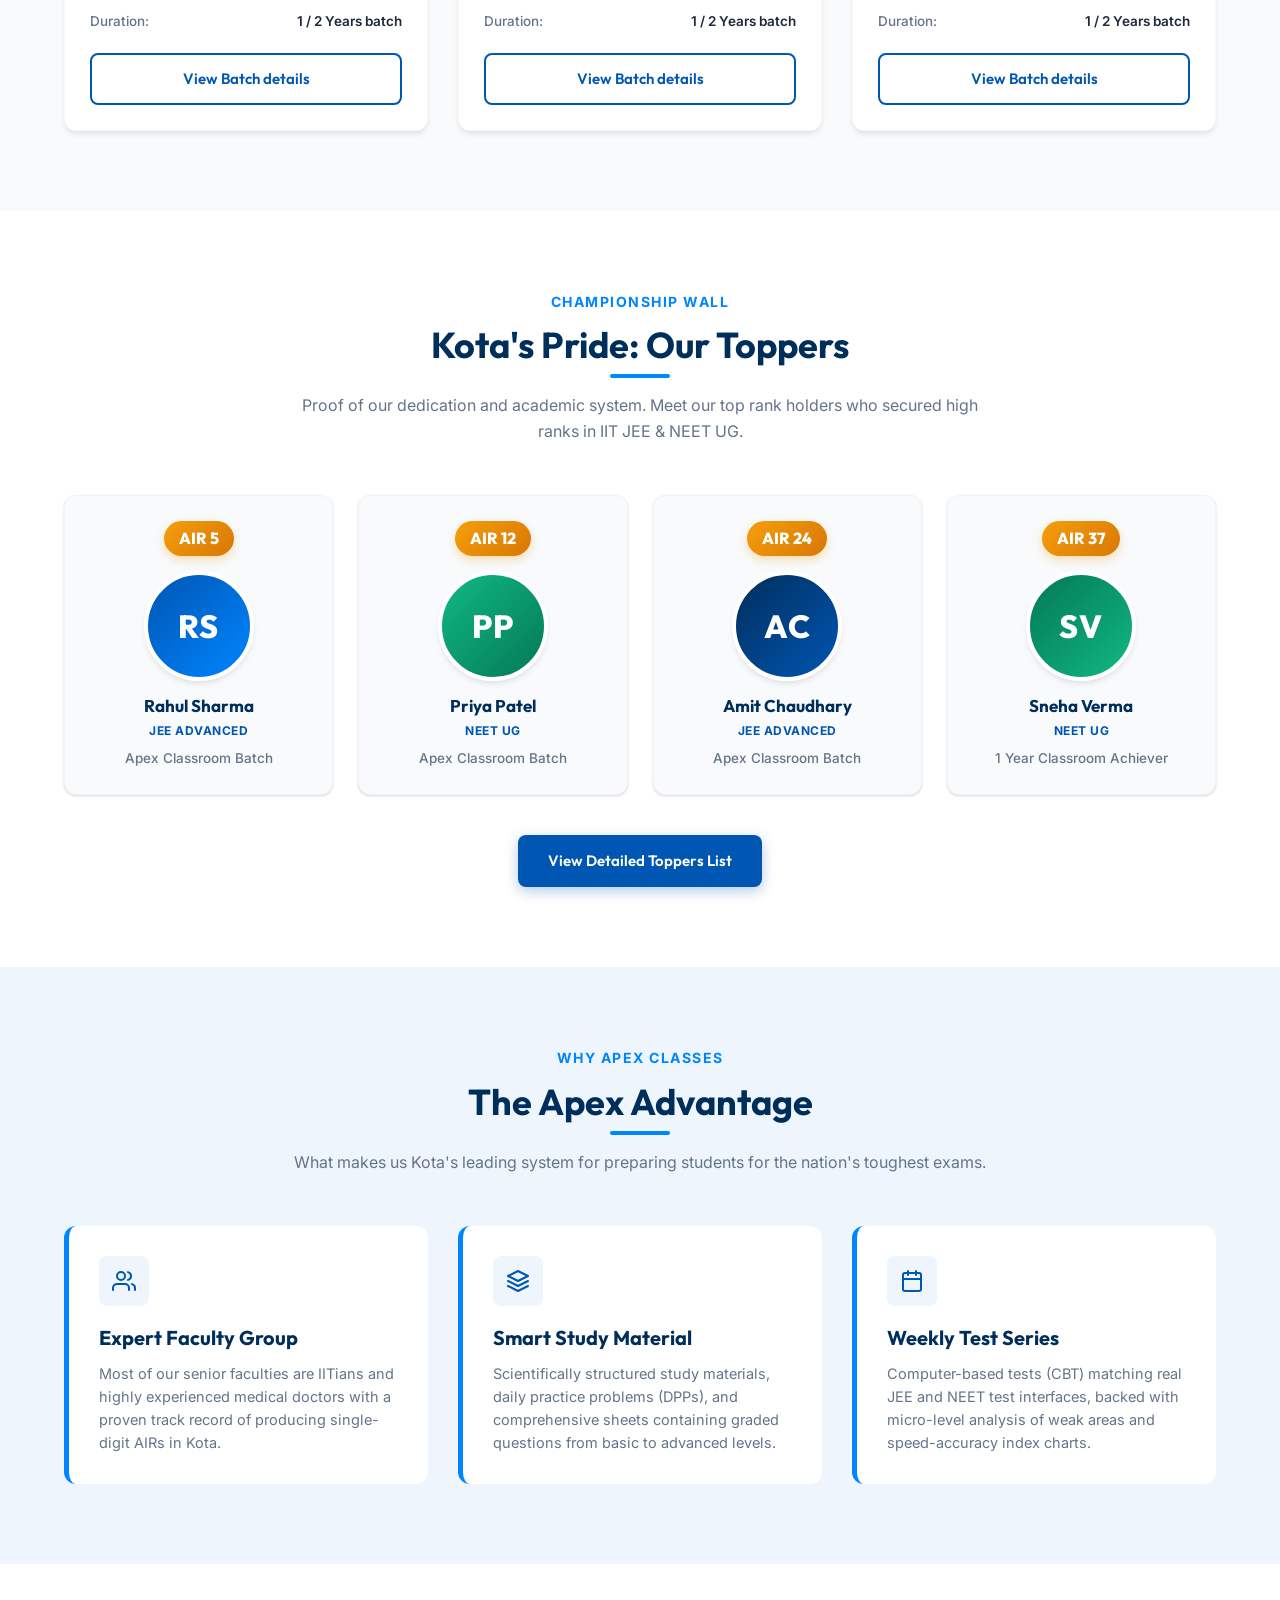
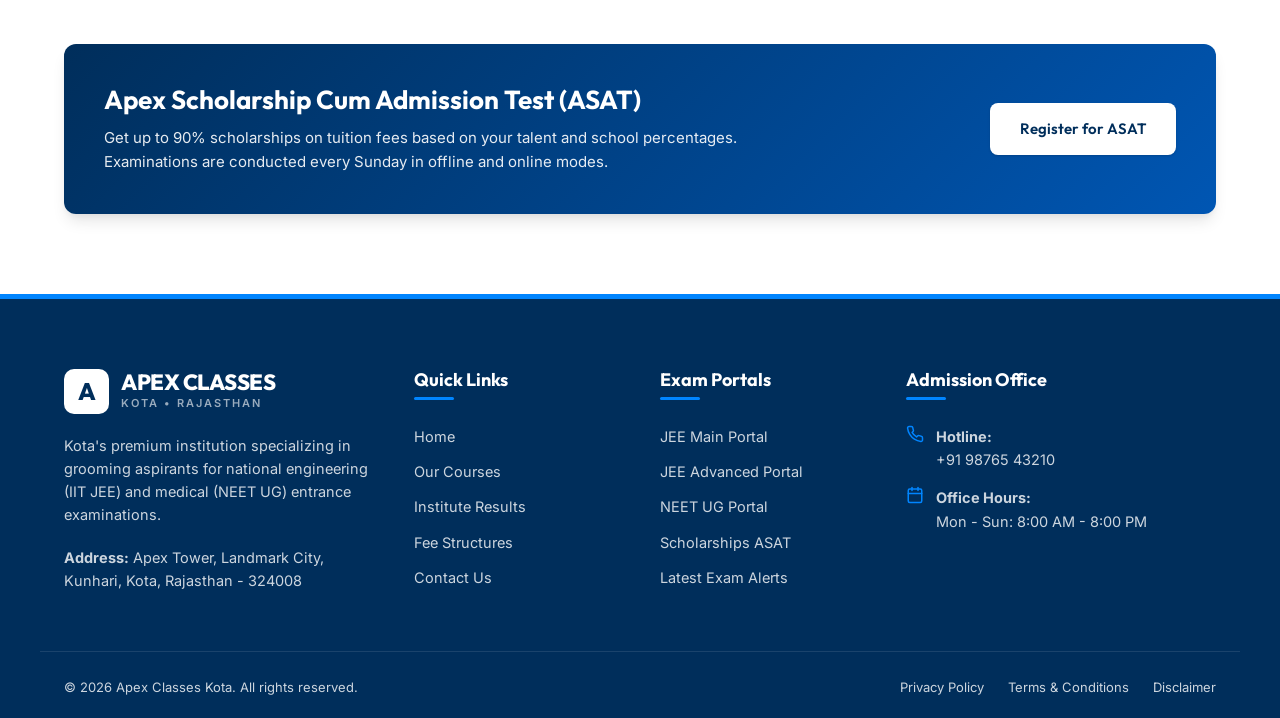
==== commit 02628aae: "fix: replace dummy foreign stock photos on topper cards with initials avatars" ====
--- a/index.html
+++ b/index.html
@@ -271,7 +271,7 @@
         <!-- Topper 1 -->
         <div class="topper-card card-hover">
           <span class="topper-rank-badge">AIR 5</span>
-          <img src="https://images.unsplash.com/photo-1539571696357-5a69c17a67c6?q=80&w=150&auto=format&fit=crop" alt="JEE Topper Profile">
+          <div class="topper-avatar" style="background: linear-gradient(135deg, #0056b3, #0085ff);">RS</div>
           <h3 class="topper-name">Rahul Sharma</h3>
           <p class="topper-stream">JEE Advanced</p>
           <p class="topper-achievement">Apex Classroom Batch</p>
@@ -280,7 +280,7 @@
         <!-- Topper 2 -->
         <div class="topper-card card-hover">
           <span class="topper-rank-badge">AIR 12</span>
-          <img src="https://images.unsplash.com/photo-1494790108377-be9c29b29330?q=80&w=150&auto=format&fit=crop" alt="NEET Topper Profile">
+          <div class="topper-avatar" style="background: linear-gradient(135deg, #10b981, #047857);">PP</div>
           <h3 class="topper-name">Priya Patel</h3>
           <p class="topper-stream">NEET UG</p>
           <p class="topper-achievement">Apex Classroom Batch</p>
@@ -289,7 +289,7 @@
         <!-- Topper 3 -->
         <div class="topper-card card-hover">
           <span class="topper-rank-badge">AIR 24</span>
-          <img src="https://images.unsplash.com/photo-1507003211169-0a1dd7228f2d?q=80&w=150&auto=format&fit=crop" alt="JEE Topper Profile">
+          <div class="topper-avatar" style="background: linear-gradient(135deg, #002e5b, #0056b3);">AC</div>
           <h3 class="topper-name">Amit Chaudhary</h3>
           <p class="topper-stream">JEE Advanced</p>
           <p class="topper-achievement">Apex Classroom Batch</p>
@@ -298,7 +298,7 @@
         <!-- Topper 4 -->
         <div class="topper-card card-hover">
           <span class="topper-rank-badge">AIR 37</span>
-          <img src="https://images.unsplash.com/photo-1544005313-94ddf0286df2?q=80&w=150&auto=format&fit=crop" alt="NEET Topper Profile">
+          <div class="topper-avatar" style="background: linear-gradient(135deg, #047857, #10b981);">SV</div>
           <h3 class="topper-name">Sneha Verma</h3>
           <p class="topper-stream">NEET UG</p>
           <p class="topper-achievement">1 Year Classroom Achiever</p>
--- a/css/style.css
+++ b/css/style.css
@@ -40,6 +40,7 @@
 
 html {
   scroll-behavior: smooth;
+  overflow-x: hidden;
 }
 
 body {
@@ -48,6 +49,7 @@
   background-color: var(--bg-light);
   line-height: 1.6;
   -webkit-font-smoothing: antialiased;
+  overflow-x: hidden;
 }
 
 h1, h2, h3, h4, h5, h6 {
@@ -406,6 +408,29 @@
 }
 
 /* ==========================================
+   PAGE HERO BANNER (inner pages)
+   ========================================== */
+.page-hero-section {
+  background: linear-gradient(135deg, var(--primary-navy) 0%, var(--primary-blue) 100%);
+  color: var(--bg-white);
+  text-align: center;
+  padding: 70px 0;
+}
+
+.page-hero-section h1 {
+  color: var(--bg-white);
+  font-size: 42px;
+  margin-bottom: 12px;
+}
+
+.page-hero-section p {
+  color: rgba(255, 255, 255, 0.9);
+  font-size: 16px;
+  max-width: 600px;
+  margin: 0 auto;
+}
+
+/* ==========================================
    HERO SECTION
    ========================================== */
 .hero-section {
@@ -748,14 +773,22 @@
   box-shadow: 0 4px 10px rgba(245, 158, 11, 0.3);
 }
 
-.topper-card img {
+.topper-avatar {
   width: 110px;
   height: 110px;
   border-radius: 50%;
-  object-fit: cover;
+  display: flex;
+  align-items: center;
+  justify-content: center;
   margin: 0 auto 15px auto;
+  font-family: var(--font-heading);
+  font-size: 32px;
+  font-weight: 800;
+  color: #ffffff;
+  letter-spacing: 1px;
   border: 4px solid var(--bg-white);
   box-shadow: var(--shadow-md);
+  flex-shrink: 0;
 }
 
 .topper-name {
@@ -1156,20 +1189,31 @@
 /* ==========================================
    RESPONSIVENESS (MEDIA QUERIES)
    ========================================== */
+
+/* ---- Tablet: max 1024px ---- */
 @media (max-width: 1024px) {
+  .section-padding {
+    padding: 60px 0;
+  }
+
   .hero-grid {
     grid-template-columns: 1fr;
     gap: 40px;
   }
   .hero-section {
-    padding: 60px 0 100px 0;
+    padding: 70px 0 110px 0;
   }
   .hero-content h1 {
     font-size: 40px;
   }
+  .hero-features {
+    flex-wrap: wrap;
+    gap: 15px;
+  }
+
   .stats-grid {
     grid-template-columns: repeat(2, 1fr);
-    gap: 30px;
+    gap: 20px;
     padding: 30px;
   }
   .stat-item {
@@ -1178,6 +1222,7 @@
   .stat-item:nth-child(odd) {
     border-right: 1px solid var(--bg-gray);
   }
+
   .grid-3 {
     grid-template-columns: repeat(2, 1fr);
   }
@@ -1187,20 +1232,57 @@
   .footer-top {
     grid-template-columns: repeat(2, 1fr);
   }
-}
-
+
+  .contact-layout {
+    grid-template-columns: 1fr;
+    gap: 40px;
+  }
+
+  .section-title {
+    font-size: 32px;
+  }
+
+  .page-hero-section {
+    padding: 50px 0;
+  }
+
+  .page-hero-section h1 {
+    font-size: 34px;
+  }
+}
+
+/* ---- Mobile: max 768px ---- */
 @media (max-width: 768px) {
+  .container {
+    padding: 0 16px;
+  }
+
+  .section-padding {
+    padding: 50px 0;
+  }
+
+  .section-title {
+    font-size: 28px;
+  }
+
+  .section-title-wrapper {
+    margin-bottom: 35px;
+  }
+
+  .section-desc {
+    font-size: 15px;
+  }
+
+  /* Hide top bar on mobile */
   .top-bar {
     display: none;
   }
-  .section-title {
-    font-size: 30px;
-  }
-  
+
   /* Mobile Nav */
   .mobile-toggle {
     display: block;
   }
+
   .nav-menu {
     position: fixed;
     top: 80px;
@@ -1210,67 +1292,309 @@
     background-color: var(--bg-white);
     flex-direction: column;
     align-items: flex-start;
-    padding: 40px 24px;
-    gap: 20px;
-    transition: all var(--transition-normal);
+    padding: 30px 20px;
+    gap: 10px;
+    overflow-y: auto;
+    transition: left var(--transition-normal);
     box-shadow: var(--shadow-lg);
     z-index: 999;
   }
+
   .nav-menu.active {
     left: 0;
   }
+
   .nav-link {
-    font-size: 18px;
+    font-size: 17px;
     width: 100%;
-  }
+    padding: 12px 0;
+    border-bottom: 1px solid var(--bg-gray);
+  }
+
   .header-cta {
-    display: none; /* Can show it inside menu if needed */
-  }
-  
-  .grid-2, .grid-3, .grid-4, .toppers-grid, .footer-top {
+    display: none;
+  }
+
+  /* Hero section */
+  .hero-section {
+    padding: 50px 0 80px 0;
+  }
+
+  .hero-grid {
     grid-template-columns: 1fr;
-  }
-  
+    gap: 30px;
+  }
+
+  .hero-content h1 {
+    font-size: 32px;
+    line-height: 1.2;
+  }
+
+  .hero-desc {
+    font-size: 16px;
+    margin-bottom: 25px;
+  }
+
+  .hero-btns {
+    flex-direction: column;
+    gap: 12px;
+  }
+
+  .hero-btns .btn {
+    width: 100%;
+    text-align: center;
+    justify-content: center;
+  }
+
+  .hero-features {
+    flex-direction: column;
+    gap: 10px;
+  }
+
+  .hero-inquiry-card {
+    padding: 22px 18px;
+  }
+
+  /* Stats bar */
+  .stats-bar {
+    margin-top: -40px;
+  }
+
   .stats-grid {
+    grid-template-columns: repeat(2, 1fr);
+    gap: 0;
+    padding: 0;
+  }
+
+  .stat-item {
+    border-right: none;
+    border-bottom: 1px solid var(--bg-gray);
+    padding: 22px 15px;
+  }
+
+  .stat-item:nth-child(odd) {
+    border-right: 1px solid var(--bg-gray);
+  }
+
+  .stat-item:nth-child(3),
+  .stat-item:nth-child(4) {
+    border-bottom: none;
+  }
+
+  .stat-num {
+    font-size: 30px;
+  }
+
+  /* Grids → single column */
+  .grid-2,
+  .grid-3,
+  .grid-4,
+  .toppers-grid {
     grid-template-columns: 1fr;
-    gap: 25px;
-  }
-  .stat-item:nth-child(odd) {
-    border-right: none;
-  }
-  .stat-item {
-    border-bottom: 1px solid var(--bg-gray);
-    padding-bottom: 20px;
-  }
-  .stat-item:last-child {
-    border-bottom: none;
-    padding-bottom: 0;
-  }
-  
+  }
+
+  /* Footer */
+  .footer-top {
+    grid-template-columns: 1fr;
+    gap: 30px;
+  }
+
+  .footer-bottom {
+    flex-direction: column;
+    gap: 12px;
+    text-align: center;
+  }
+
+  .footer-bottom-links a {
+    margin: 0 8px;
+  }
+
+  /* Scholarship card */
   .scholarship-info-card {
     flex-direction: column;
     text-align: center;
-    padding: 30px 20px;
-  }
+    padding: 28px 20px;
+    gap: 20px;
+  }
+
   .scholarship-info-card h3 {
-    font-size: 22px;
-  }
-  
+    font-size: 20px;
+  }
+
+  /* Contact */
   .contact-layout {
     grid-template-columns: 1fr;
-    gap: 40px;
-  }
-  
-  .footer-bottom {
-    flex-direction: column;
-    gap: 15px;
-    text-align: center;
-  }
+    gap: 30px;
+  }
+
+  .contact-form-panel {
+    padding: 25px 20px;
+  }
+
+  /* Fees table */
+  .fees-table th,
+  .fees-table td {
+    padding: 12px 14px;
+    font-size: 13px;
+  }
+
+  /* Fees table */
+  /* (already above) */
+
+  /* Page hero (inner pages) */
+  .page-hero-section {
+    padding: 40px 0;
+  }
+
+  .page-hero-section h1 {
+    font-size: 28px;
+  }
+
+  .page-hero-section p {
+    font-size: 14.5px;
+  }
+
+  /* WhatsApp */
+  .whatsapp-widget {
+    bottom: 16px;
+    right: 16px;
+  }
+
+  .whatsapp-icon {
+    width: 52px;
+    height: 52px;
+  }
+}
+
+/* ---- Small phones: max 480px ---- */
+@media (max-width: 480px) {
+  .container {
+    padding: 0 14px;
+  }
+
+  .section-padding {
+    padding: 40px 0;
+  }
+
+  .section-title {
+    font-size: 24px;
+  }
+
+  /* Header */
+  .header-container {
+    height: 65px;
+  }
+
+  .logo-text h2 {
+    font-size: 18px;
+  }
+
+  .logo-text span {
+    font-size: 10px;
+  }
+
+  .logo-icon {
+    width: 38px;
+    height: 38px;
+    font-size: 20px;
+  }
+
+  .nav-menu {
+    top: 65px;
+    height: calc(100vh - 65px);
+  }
+
+  /* Hero */
+  .hero-section {
+    padding: 40px 0 70px 0;
+  }
+
+  .hero-content h1 {
+    font-size: 26px;
+  }
+
+  .hero-desc {
+    font-size: 15px;
+  }
+
+  .hero-badge {
+    font-size: 12px;
+    padding: 5px 12px;
+  }
+
+  .hero-inquiry-card {
+    padding: 18px 14px;
+  }
+
+  .hero-inquiry-card h3 {
+    font-size: 18px;
+  }
+
+  /* Stats */
+  .stats-bar {
+    margin-top: -30px;
+  }
+
+  .stat-num {
+    font-size: 26px;
+  }
+
+  .stat-name {
+    font-size: 11px;
+  }
+
+  /* Buttons */
+  .btn {
+    padding: 11px 20px;
+    font-size: 14px;
+  }
+
+  /* Topper cards */
+  .topper-avatar {
+    width: 80px;
+    height: 80px;
+    font-size: 24px;
+  }
+
+  /* Scholarship */
+  .scholarship-info-card {
+    padding: 22px 16px;
+  }
+
+  .scholarship-info-card h3 {
+    font-size: 18px;
+  }
+
+  /* Footer */
+  .footer {
+    padding: 50px 0 20px 0;
+  }
+
+  .footer-col h3 {
+    font-size: 16px;
+  }
+
+  .footer-bottom-links {
+    display: flex;
+    flex-wrap: wrap;
+    justify-content: center;
+    gap: 8px;
+  }
+
   .footer-bottom-links a {
-    margin: 0 10px;
-  }
-  .whatsapp-widget {
-    bottom: 24px;
-    right: 24px;
-  }
-}
+    margin: 0 4px;
+    font-size: 12px;
+  }
+
+  /* WhatsApp */
+  .whatsapp-icon {
+    width: 48px;
+    height: 48px;
+  }
+
+  .whatsapp-tooltip {
+    font-size: 12px;
+    padding: 6px 12px;
+  }
+}
+
